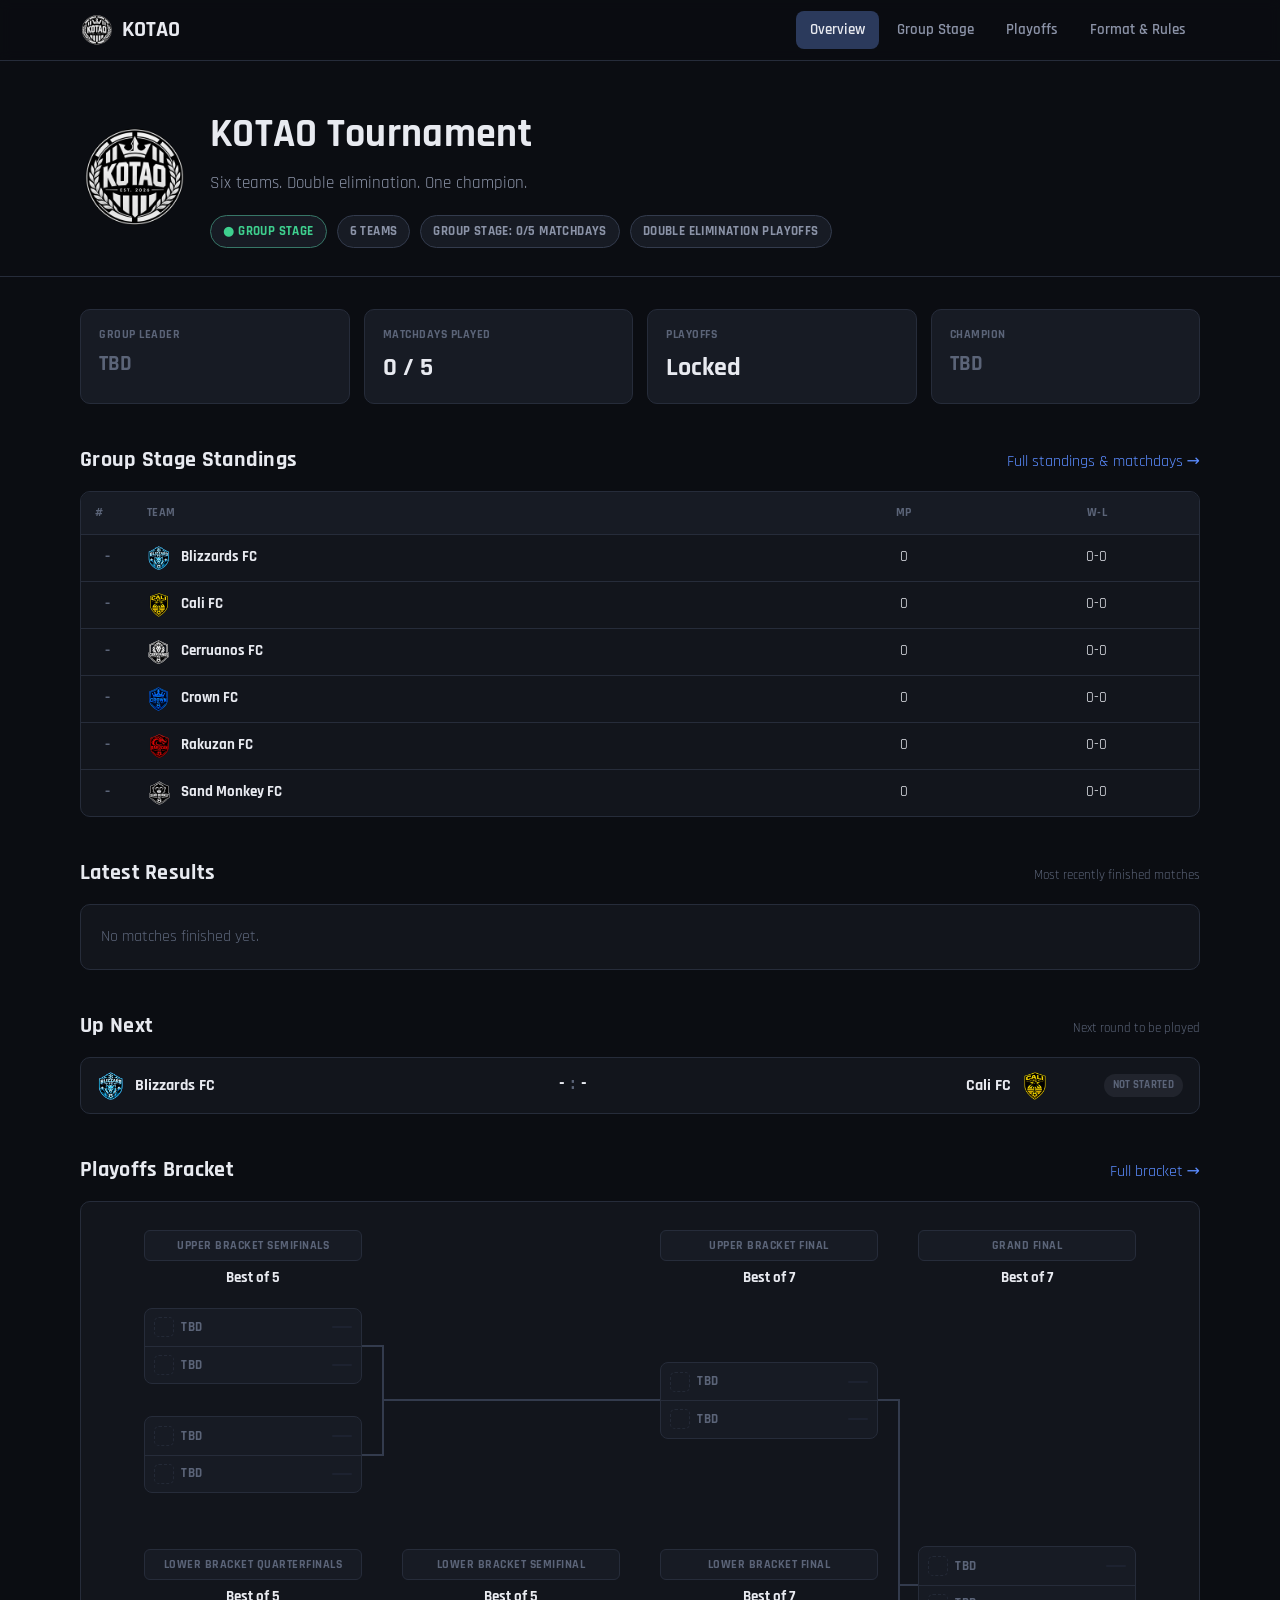
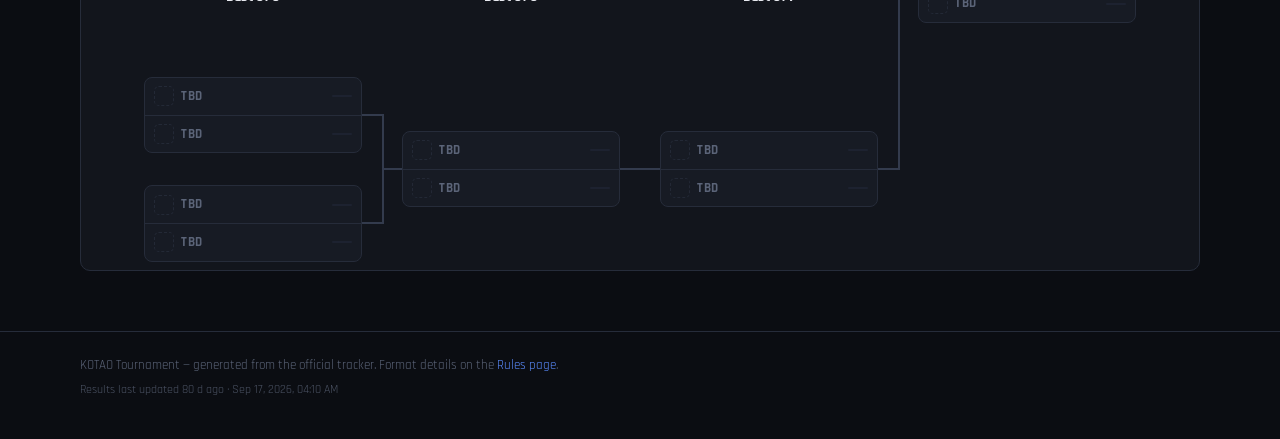
==== index.html @ 8f33b56c "Add files via upload" ====
<!doctype html>
<html lang="en">
<head>
<meta charset="utf-8">
<meta name="viewport" content="width=device-width, initial-scale=1">
<title>KOTAO Tournament</title>
<link rel="preconnect" href="https://fonts.googleapis.com">
<link href="https://fonts.googleapis.com/css2?family=Rajdhani:wght@500;700;800&display=swap" rel="stylesheet">
<link rel="icon" href="favicon.png">
<link rel="apple-touch-icon" href="apple-touch-icon.png">
<link rel="stylesheet" href="css/styles.css">
</head>
<body>

<header class="topbar">
  <div class="wrap">
    <div class="brand"><img class="tlogo brand-logo" src="logos/kotao.webp" alt=""> KOTAO</div>
    <nav class="navlinks">
      <a href="index.html" data-page="overview">Overview</a>
      <a href="group-stage.html" data-page="group">Group Stage</a>
      <a href="playoffs.html" data-page="playoffs">Playoffs</a>
      <a href="rules.html" data-page="rules">Format &amp; Rules</a>
    </nav>
  </div>
</header>

<div class="hero">
  <div class="wrap hero-id">
    <img class="tlogo hero-logo" src="logos/kotao-lg.webp" alt="KOTAO">
    <div class="hero-text">
      <h1>KOTAO Tournament</h1>
      <div class="tagline">Six teams. Double elimination. One champion.</div>
      <div class="badges" id="hero-badges"></div>
    </div>
  </div>
</div>

<main class="wrap">

  <section>
    <div class="stat-grid" id="stat-grid"></div>
  </section>

  <section>
    <div class="section-head">
      <h2>Group Stage Standings</h2>
      <a href="group-stage.html">Full standings &amp; matchdays →</a>
    </div>
    <div class="panel" id="standings-preview"></div>
  </section>

  <section>
    <div class="section-head">
      <h2>Latest Results</h2>
      <span class="note">Most recently finished matches</span>
    </div>
    <div id="recent-results"></div>
  </section>

  <section id="next-section" style="display:none">
    <div class="section-head">
      <h2>Up Next</h2>
      <span class="note">Next round to be played</span>
    </div>
    <div id="next-match"></div>
  </section>

  <section>
    <div class="section-head">
      <h2>Playoffs Bracket</h2>
      <a href="playoffs.html">Full bracket →</a>
    </div>
    <div class="panel" id="bracket-preview"></div>
  </section>

</main>

<footer>
  <div class="wrap">KOTAO Tournament — generated from the official tracker. Format details on the <a href="rules.html">Rules page</a>.
    <div id="updated-stamp" class="stamp"></div></div>
</footer>

<script src="js/logic.js"></script>
<script src="data/data.js"></script>
<script src="js/render.js"></script>
<script>
initNav('overview');
const t = buildTournament(RAW_DATA);

// ---- badges ---------------------------------------------------------
const badges = document.getElementById('hero-badges');
const phase = t.champion ? 'Completed'
  : !t.allDecided ? 'Group Stage'
  : t.seedingSettled ? 'Playoffs' : 'Tiebreak Pending';
const daysDone = [1,2,3,4,5].filter(d => t.groupRows.filter(r => r.matchday===d).every(r => r.stats.decided)).length;
badges.innerHTML = `
  <span class="badge ${t.champion ? 'gold' : 'live'}">${t.champion ? '🏆 ' + phase : '● ' + phase}</span>
  <span class="badge">6 Teams</span>
  <span class="badge">Group Stage: ${daysDone}/5 matchdays</span>
  <span class="badge">Double Elimination Playoffs</span>
`;

// ---- stat cards -------------------------------------------------------
const stats = document.getElementById('stat-grid');
const leader = t.standings[0];
stats.innerHTML = `
  <div class="stat-card"><div class="label">Group Leader</div>
    <div class="value accent team-value">${t.anyGroupPlayed
      ? `<span class="team-id">${teamHtml(leader, { cls: 'md' })}</span>`
      : '<span class="tbd-value">TBD</span>'}</div></div>
  <div class="stat-card"><div class="label">Matchdays Played</div><div class="value">${daysDone} / 5</div></div>
  <div class="stat-card"><div class="label">Playoffs</div><div class="value">${t.seedingSettled ? 'Underway' : t.allDecided ? 'On hold' : 'Locked'}</div></div>
  <div class="stat-card"><div class="label">Champion</div>
    <div class="value gold team-value">${t.champion
      ? `<span class="team-id">${teamHtml(t.champion, { cls: 'md' })}</span>`
      : '<span class="tbd-value">TBD</span>'}</div></div>
`;

// ---- standings preview --------------------------------------------------
renderStandingsTable(document.getElementById('standings-preview'), t, { compact: true });
const tieNote = tieNoticeEl(t);
if (tieNote) {
  const box = document.getElementById('standings-preview');
  box.parentNode.insertBefore(tieNote, box);
}

// ---- recent results -------------------------------------------------
const allMatches = t.groupRows.map(r => ({ ...r, kind: 'Group · Matchday ' + r.matchday }))
  .concat(t.playoffs.filter(p => p.stats.played).map(p => ({ teamA: p.teamA, teamB: p.teamB, stats: p.stats, rounds: p.rounds, kind: p.name })));
const finished = allMatches.filter(m => m.stats.decided).slice(-5).reverse();
const recent = document.getElementById('recent-results');
if (finished.length) {
  const panel = el('div', 'panel');
  finished.forEach(m => {
    panel.appendChild(el('div', 'match-kind', m.kind));
    panel.appendChild(matchRow(m.teamA, m.teamB, m.stats, m.rounds));
  });
  recent.appendChild(panel);
} else {
  recent.innerHTML = '<div class="panel" style="padding:20px;color:var(--text-mute)">No matches finished yet.</div>';
}

// ---- next match -------------------------------------------------------
const pending = t.seedingSettled
  ? t.playoffs.find(p => !p.stats.decided && p.teamA && p.teamB)
  : t.groupRows.find(r => !r.stats.decided);
if (pending) {
  document.getElementById('next-section').style.display = '';
  const box = document.getElementById('next-match');
  const panel = el('div', 'panel');
  panel.appendChild(matchRow(pending.teamA, pending.teamB, pending.stats, pending.rounds));
  box.appendChild(panel);
}

// ---- bracket preview --------------------------------------------------
renderBracket(document.getElementById('bracket-preview'), t);

renderUpdatedStamp(RAW_DATA.generatedAt);
</script>
</body>
</html>
---- css/styles.css ----
/* KOTAO tournament site - dark esports theme. Plain CSS, no build step. */

:root {
  --bg:        #0b0d12;
  --bg-panel:  #12151c;
  --bg-card:   #171b24;
  --bg-input:  #1d2230;
  --border:    #262c3a;
  --border-lt: #333b4d;
  --text:      #e8eaf0;
  --text-dim:  #8b93a7;
  --text-mute: #5b6478;
  --accent:    #5b8cff;
  --accent-dim:#2b3a5c;
  --win:       #3ecf8e;
  --loss:      #ff5d6c;
  --gold:      #f2b632;
  --radius:    10px;
  --maxw:      1160px;
}

* { box-sizing: border-box; }
html { color-scheme: dark; }
body {
  margin: 0;
  background: var(--bg);
  color: var(--text);
  font-family: "Rajdhani", "Segoe UI", system-ui, sans-serif;
  font-size: 16px;
  line-height: 1.5;
}
h1, h2, h3 { font-family: "Rajdhani", "Segoe UI", system-ui, sans-serif; letter-spacing: .3px; margin: 0; }
a { color: var(--accent); text-decoration: none; }
a:hover { text-decoration: underline; }
img { max-width: 100%; }

.wrap { max-width: var(--maxw); margin: 0 auto; padding-inline: 20px; }

/* ---------- top nav ---------- */
.topbar {
  position: sticky; top: 0; z-index: 20;
  background: rgba(11,13,18,.92);
  backdrop-filter: blur(6px);
  border-bottom: 1px solid var(--border);
}
.topbar .wrap { display: flex; align-items: center; gap: 28px; height: 60px; }
.brand { display: flex; align-items: center; gap: 10px; font-weight: 700; font-size: 22px; color: var(--text); flex: none; }
.navlinks {
  display: flex; gap: 4px; margin-left: auto;
  overflow-x: auto; -webkit-overflow-scrolling: touch; scrollbar-width: none;
}
.navlinks::-webkit-scrollbar { display: none; }
.navlinks a {
  color: var(--text-dim); padding: 8px 14px; border-radius: 8px; font-weight: 600;
  font-size: 15px; text-decoration: none; white-space: nowrap; flex: none;
}
.navlinks a:hover { color: var(--text); background: var(--bg-card); }
.navlinks a.active { color: var(--text); background: var(--accent-dim); }

/* ---------- hero ---------- */
.hero { padding: 44px 0 28px; border-bottom: 1px solid var(--border); }
.hero h1 { font-size: 40px; font-weight: 800; }
.hero .tagline { color: var(--text-dim); font-size: 17px; margin-top: 6px; }
.hero .wrap.hero-id { display: flex; align-items: center; gap: 26px; }
.hero .hero-text { min-width: 0; }
.badges { display: flex; flex-wrap: wrap; gap: 10px; margin-top: 18px; }
.badge {
  display: inline-flex; align-items: center; gap: 6px;
  background: var(--bg-card); border: 1px solid var(--border-lt);
  color: var(--text-dim); font-size: 13px; font-weight: 700;
  padding: 6px 12px; border-radius: 999px; text-transform: uppercase; letter-spacing: .4px;
}
.badge.live { color: var(--win); border-color: color-mix(in srgb, var(--win) 40%, var(--border-lt)); }
.badge.gold { color: var(--gold); border-color: color-mix(in srgb, var(--gold) 40%, var(--border-lt)); }

/* ---------- page sections ---------- */
main { padding-block: 32px 60px; }
section + section { margin-top: 40px; }
.section-head { display: flex; align-items: baseline; justify-content: space-between; gap: 12px; margin-bottom: 14px; flex-wrap: wrap; }
.section-head h2 { font-size: 22px; font-weight: 800; }
.section-head .note { color: var(--text-mute); font-size: 13px; }

.panel {
  background: var(--bg-panel); border: 1px solid var(--border);
  border-radius: var(--radius); overflow: hidden;
}

/* ---------- stat cards ---------- */
.stat-grid { display: grid; grid-template-columns: repeat(4, 1fr); gap: 14px; }
.stat-card {
  background: var(--bg-card); border: 1px solid var(--border);
  border-radius: var(--radius); padding: 16px 18px;
}
.stat-card .label { color: var(--text-mute); font-size: 12px; text-transform: uppercase; letter-spacing: .5px; font-weight: 700; }
.stat-card .value { font-size: 26px; font-weight: 800; margin-top: 4px; }
.stat-card .value.accent { color: var(--accent); }
/* a team name needs room for its crest, so it sits a notch smaller */
.stat-card .value.team-value { font-size: 21px; }
.stat-card .value.gold { color: var(--gold); }

/* ---------- tables ---------- */
table { width: 100%; border-collapse: collapse; font-size: 14.5px; }
thead th {
  text-align: left; font-size: 12px; text-transform: uppercase; letter-spacing: .4px;
  color: var(--text-mute); font-weight: 700; padding: 12px 14px;
  background: var(--bg-card); border-bottom: 1px solid var(--border);
  white-space: nowrap;
}
tbody td { padding: 11px 14px; border-bottom: 1px solid var(--border); white-space: nowrap; }
tbody tr:last-child td { border-bottom: none; }
tbody tr:hover { background: rgba(255,255,255,.02); }
td.num, th.num { text-align: center; }
td.team { font-weight: 700; }
.rank-cell { color: var(--text-mute); font-weight: 700; width: 34px; }
.rank-cell.top4 { color: var(--accent); }
.table-scroll { overflow-x: auto; }

.pos-pill { display: inline-flex; align-items: center; justify-content: center; width: 24px; height: 24px; border-radius: 6px; font-weight: 800; font-size: 13px; }
.pos-pill.p1 { background: color-mix(in srgb, var(--gold) 25%, transparent); color: var(--gold); }
.pos-pill.p2, .pos-pill.p3, .pos-pill.p4 { background: var(--accent-dim); color: var(--accent); }
.pos-pill.p5, .pos-pill.p6 { background: rgba(255,93,108,.15); color: var(--loss); }

.legend { padding: 12px 16px; color: var(--text-mute); font-size: 13px; border-top: 1px solid var(--border); }

/* ---------- matchday cards ---------- */
.matchday { margin-bottom: 22px; }
.matchday h3 { font-size: 14px; text-transform: uppercase; letter-spacing: .6px; color: var(--text-mute); margin-bottom: 10px; font-weight: 800; }
.match-row {
  display: grid; grid-template-columns: 1fr auto 1fr 120px; align-items: center;
  gap: 14px; padding: 12px 16px; border-bottom: 1px solid var(--border);
}
.match-row:last-child { border-bottom: none; }
.match-kind {
  font-size: 11px; color: var(--text-mute); text-transform: uppercase; letter-spacing: .4px;
  font-weight: 700; padding: 12px 16px 0;
}
.match-kind:first-child { padding-top: 14px; }
.match-row .side { display: flex; align-items: center; gap: 10px; font-weight: 700; }
.match-row .side.right { flex-direction: row-reverse; text-align: right; }
.match-row .score { font-weight: 800; font-size: 18px; min-width: 72px; text-align: center; }
.match-row .score .sep { color: var(--text-mute); padding: 0 6px; }
.match-row .status { font-size: 12px; text-align: right; }
.rounds-strip { display: flex; gap: 4px; justify-content: center; margin-top: 4px; }
.rounds-strip span {
  font-size: 11px; color: var(--text-mute); background: var(--bg-card);
  border: 1px solid var(--border); border-radius: 4px; padding: 1px 5px;
}
.win-name { color: var(--text); }
.win-name.winner { color: var(--win); }

.status-pill { display: inline-block; padding: 3px 9px; border-radius: 999px; font-size: 11px; font-weight: 700; text-transform: uppercase; letter-spacing: .3px; }
.status-pill.finished { background: rgba(62,207,142,.12); color: var(--win); }
.status-pill.next { background: rgba(91,140,255,.15); color: var(--accent); }
.status-pill.pending { background: rgba(139,147,167,.12); color: var(--text-mute); }
.status-pill.error { background: rgba(255,93,108,.15); color: var(--loss); }

/* ---------- team crests ----------
   One square box per crest, whatever the artwork's own proportions: the files
   are pre-trimmed and centred on a square canvas, so a portrait shield and a
   round emblem end up optically the same weight. */
.tlogo {
  width: 24px; height: 24px; flex: none;
  object-fit: contain; vertical-align: middle;
}
.tlogo.sm { width: 20px; height: 20px; }
.tlogo.md { width: 28px; height: 28px; }
.tlogo.xl { width: 68px; height: 68px; }
.tlogo.brand-logo { width: 32px; height: 32px; }
.tlogo.hero-logo { width: 104px; height: 104px; }

/* stand-in for a team whose crest file is missing (renamed team, new team) */
.tlogo-mono {
  display: inline-flex; align-items: center; justify-content: center;
  background: var(--bg-input); border: 1px solid var(--border-lt);
  border-radius: 6px; color: var(--text-dim);
  font-weight: 800; font-size: 11px; letter-spacing: .3px;
}
.tlogo.sm.tlogo-mono { font-size: 9px; border-radius: 5px; }
.tlogo.md.tlogo-mono { font-size: 12px; }
.tlogo.xl.tlogo-mono { font-size: 26px; border-radius: 14px; }
.team-id { display: inline-flex; align-items: center; gap: 10px; min-width: 0; }
.tname { overflow: hidden; text-overflow: ellipsis; white-space: nowrap; }

/* ---------- unresolved ties ----------
   Only reachable when three or more teams are level on every criterion,
   head-to-head included. Loud on purpose: it blocks the playoffs. */
.team-cell { display: flex; align-items: center; gap: 10px; }
.tie-flag {
  display: inline-block; flex: none;
  font-size: 10.5px; font-weight: 800; letter-spacing: .4px; text-transform: uppercase;
  color: var(--gold); background: color-mix(in srgb, var(--gold) 14%, transparent);
  padding: 2px 8px; border-radius: 999px;
}
tr.tied td { background: color-mix(in srgb, var(--gold) 5%, transparent); }
.tie-notice {
  border: 1px solid color-mix(in srgb, var(--gold) 40%, var(--border));
  background: color-mix(in srgb, var(--gold) 8%, var(--bg-panel));
  border-radius: var(--radius); padding: 18px 20px; margin-bottom: 18px;
}
.tie-notice .tie-title { color: var(--gold); font-weight: 800; font-size: 16px; margin-bottom: 6px; }
.tie-notice p { margin: 0 0 8px; color: var(--text-dim); font-size: 14.5px; }
.tie-notice ul { margin: 0; padding-left: 18px; color: var(--text-dim); font-size: 14.5px; }

/* ---------- head-to-head matrix ---------- */
.h2h td, .h2h th { text-align: center; }
.h2h th.h2h-col { padding: 9px 6px; text-align: center; }
.h2h th.h2h-col .tlogo { display: inline-block; }
.h2h .rowlabel { text-align: left; font-weight: 700; }
.h2h .win { color: var(--win); font-weight: 700; }
.h2h .loss { color: var(--loss); font-weight: 700; }
.h2h .diag { color: var(--text-mute); }

/* ---------- bracket ----------
   Every measurement is a CSS variable so the connectors stay correct if any
   of them change. The trick that makes this work with zero JS/px-guessing:

   - A round with two matches uses `justify-content: space-between`, so its
     first/last match always sit flush with the column's own top/bottom
     edge, whatever the gap between them turns out to be. That makes a
     connector offset of exactly "half a match's height" from the column's
     edge land precisely on each match's vertical center.
   - A round with a single match uses `justify-content: center` inside a
     row whose siblings are stretched to equal height - so it's
     automatically centered between the two matches feeding into it.
   - The Upper/Lower Bracket Finals both merge into the Grand Final through
     a vertical "spine". Because the Upper block is first and the Lower
     block is last inside their shared wrapper, "half a match's height"
     measured from the wrapper's top/bottom edge lands exactly on each
     Final's center too - no need to know the blocks' heights at all.
*/
:root {
  --bh: 76.5px;      /* one match box (2 rows) */
  --pg: 32px;        /* gap between the two matches of a pair */
  --bw: 218px;       /* round column width */
  --stub: 40px;      /* normal connector gap between adjacent rounds */
  --lstub: 298px;    /* Upper Bracket's Semifinal->Final gap (skips a column
                        the Lower Bracket uses instead: stub+bw+stub) */
  --block-gap: 56px; /* vertical gap between the Upper and Lower blocks */
  --lw: 2px;         /* connector line thickness */
  --elbow: calc(var(--stub) / 2);  /* match's edge -> the merge bar */
  /* A pair column is exactly as tall as its two matches + their gap, and uses
     space-between - so half a match's height, measured from the column's own
     edge, lands on each match's vertical center. */
  --pair-half: calc(var(--bh) / 2);
  /* A lone match is centered in a column stretched to that same pair height -
     so its center sits one match + half a gap from the row's edge. */
  --row-half: calc(var(--bh) + var(--pg) / 2);
}
.bracket-scroll { overflow-x: auto; padding: 28px 20px 8px; }
.bk-top-headers { display: flex; width: max-content; margin: 0 auto 18px; }
.mr-long { margin-right: var(--lstub); }
.mr-stub { margin-right: var(--stub); }
.bracket-outer { display: flex; align-items: flex-start; column-gap: 0; width: max-content; margin: 0 auto; }
.half-stack { display: flex; flex-direction: column; row-gap: var(--block-gap); }
.bk-row { display: flex; }
.bk-row.ub-row { column-gap: var(--lstub); --gap: var(--lstub); }
.bk-row.lb-row, .bk-row.lb-heads { column-gap: var(--stub); --gap: var(--stub); }
.bk-row.lb-heads { margin-bottom: 12px; }
.round { display: flex; flex-direction: column; width: var(--bw); flex: none; }
.round.pair { justify-content: space-between; row-gap: var(--pg); position: relative; }
.round.single { justify-content: center; position: relative; }

.round-head { width: var(--bw); flex: none; text-align: center; }
.round-head .title { font-size: 11.5px; text-transform: uppercase; letter-spacing: .5px; color: var(--text-mute); font-weight: 700; background: var(--bg-card); border: 1px solid var(--border); border-radius: 6px; padding: 6px 10px; display: block; }
.round-head .bo { font-size: 15px; font-weight: 800; margin-top: 6px; }

.bmatch { position: relative; height: var(--bh); box-sizing: border-box; background: var(--bg-card); border: 1px solid var(--border); border-radius: 8px; overflow: hidden; }
.bmatch .brow { height: 50%; box-sizing: border-box; display: flex; align-items: center; gap: 7px; padding: 0 9px; font-size: 13.5px; font-weight: 700; }
.bmatch .brow + .brow { border-top: 1px solid var(--border); }
.bmatch .brow .nm { flex: 1; min-width: 0; overflow: hidden; text-overflow: ellipsis; white-space: nowrap; }
.bmatch .brow .sc { background: var(--bg-input); border-radius: 4px; padding: 1px 8px; min-width: 20px; text-align: center; }
.bmatch .brow.winner .nm, .bmatch .brow.winner .sc { color: var(--win); }
/* ---------- undecided slots ----------
   Everything not yet determined reads "TBD" in the same muted, un-emphasised
   way, so an empty bracket never looks like a broken one. */
.bmatch .brow.tbd .nm { color: var(--text-mute); font-weight: 700; font-size: 12.5px; letter-spacing: .5px; }
.tname.tbd { color: var(--text-mute); letter-spacing: .5px; }
.tbd-value { color: var(--text-mute); }
.pos-pill.tbd { background: none; color: var(--text-mute); font-weight: 700; }
/* a slot with no team yet: a quiet placeholder, not an empty hole */
.tlogo-empty {
  display: inline-block; border: 1px dashed var(--border-lt);
  border-radius: 5px; opacity: .45;
}

/* A merge elbow, drawn as ONE box with three borders: the top and bottom
   borders are the short stubs leaving each source match at its own vertical
   center, and the right border is the bar joining them. Pulling top/bottom
   back by half a line width centers each stub on its match rather than
   hanging it just below/above. */
.round.pair::after {
  content: ''; position: absolute;
  left: 100%; width: var(--elbow);
  top: calc(var(--pair-half) - var(--lw) / 2);
  bottom: calc(var(--pair-half) - var(--lw) / 2);
  border: var(--lw) solid var(--border-lt); border-left: 0;
}
/* ...then the winner's line carries on from the bar's midpoint to the next
   round's box, however wide that round's gap happens to be. */
.round.pair::before {
  content: ''; position: absolute;
  left: calc(100% + var(--elbow)); top: calc(50% - var(--lw) / 2);
  width: calc(var(--gap) - var(--elbow));
  border-top: var(--lw) solid var(--border-lt);
}
/* the Lower Bracket Semifinal is the one lone match that also forwards a
   winner sideways, straight across to the Lower Bracket Final */
.round.single.out::after {
  content: ''; position: absolute;
  left: 100%; top: calc(50% - var(--lw) / 2); width: var(--gap);
  border-top: var(--lw) solid var(--border-lt);
}

/* The spine merging the Upper and Lower Bracket Finals into the Grand Final:
   the same elbow shape, except its two stubs start at the Finals' right edges
   (the half-stack's edge, since the spine sits flush against it). */
.gf-spine { position: relative; align-self: stretch; width: var(--stub); flex: none; }
.gf-spine::after {
  content: ''; position: absolute;
  left: 0; width: var(--elbow);
  top: calc(var(--row-half) - var(--lw) / 2);
  bottom: calc(var(--row-half) - var(--lw) / 2);
  border: var(--lw) solid var(--border-lt); border-left: 0;
}
.gf-spine::before {
  content: ''; position: absolute;
  left: var(--elbow); right: 0; top: calc(50% - var(--lw) / 2);
  border-top: var(--lw) solid var(--border-lt);
}
.gf-col { display: flex; align-self: center; }

.champion-banner {
  margin-top: 18px; text-align: center; padding: 18px; border-radius: var(--radius);
  background: linear-gradient(180deg, rgba(242,182,50,.12), transparent); border: 1px solid color-mix(in srgb, var(--gold) 35%, var(--border));
}
.champion-banner .tlogo { display: block; margin: 0 auto 12px; }
.champion-banner .label { color: var(--text-mute); font-size: 12px; text-transform: uppercase; letter-spacing: .6px; font-weight: 700; }
.champion-banner .name { font-size: 30px; font-weight: 900; color: var(--gold); margin-top: 4px; }

/* ---------- format / rules page ----------
   Written for players, so it is paced for reading rather than scanning: the
   category label is a line of its own above the heading, and body copy gets a
   generous measure of line-height. */
.glance { display: grid; grid-template-columns: repeat(4, 1fr); gap: 14px; }
.glance-item {
  background: var(--bg-card); border: 1px solid var(--border);
  border-radius: var(--radius); padding: 18px 20px; text-align: center;
}
.glance-item .k { font-size: 28px; font-weight: 800; color: var(--accent); line-height: 1.1; }
.glance-item .v {
  font-size: 12px; color: var(--text-mute); text-transform: uppercase;
  letter-spacing: .6px; font-weight: 700; margin-top: 6px;
}

.rule-group {
  font-size: 13px; text-transform: uppercase; letter-spacing: 1.1px;
  color: var(--text-mute); font-weight: 800; margin-bottom: 12px;
}
.rule-card { padding: 28px 30px; }
.rule-card + .rule-card { border-top: 1px solid var(--border); }
.rule-card .tag {
  display: inline-block; margin-bottom: 14px;
  font-size: 11px; font-weight: 800; letter-spacing: .9px;
  color: var(--accent); background: var(--accent-dim);
  padding: 4px 11px; border-radius: 999px;
}
.rule-card h3 { font-size: 20px; font-weight: 800; margin-bottom: 12px; }
.rule-card p { color: var(--text-dim); font-size: 15.5px; line-height: 1.7; margin: 0 0 12px; }
.rule-card p:last-child { margin-bottom: 0; }
.rule-card .aside {
  font-size: 14px; color: var(--text-mute);
  border-left: 2px solid var(--border-lt); padding-left: 14px; margin-top: 16px;
}

.rule-card ul, .rule-card ol { margin: 0 0 12px; padding-left: 0; list-style: none; }
.rule-card li {
  position: relative; color: var(--text-dim); font-size: 15.5px;
  line-height: 1.7; padding-left: 24px; margin-bottom: 7px;
}
.rule-card li:last-child { margin-bottom: 0; }
.rule-card ul li::before {
  content: ''; position: absolute; left: 6px; top: 11px;
  width: 6px; height: 6px; border-radius: 50%; background: var(--accent);
}
/* the tiebreak order is the whole point of that list, so it is numbered */
.rule-card ol.ranked { counter-reset: step; }
.rule-card ol.ranked li { counter-increment: step; padding-left: 36px; margin-bottom: 10px; }
.rule-card ol.ranked li::before {
  content: counter(step); position: absolute; left: 0; top: 3px;
  width: 22px; height: 22px; border-radius: 7px;
  background: var(--accent-dim); color: var(--accent);
  font-size: 12px; font-weight: 800;
  display: flex; align-items: center; justify-content: center;
}

.phase-list { margin-top: 4px; }
.phase-row {
  display: flex; align-items: center; gap: 14px;
  padding: 12px 0; border-bottom: 1px solid var(--border);
}
.phase-row:last-child { border-bottom: none; }
.phase-row:first-child { padding-top: 0; }
.phase-row .pname { flex: 1; min-width: 0; font-weight: 700; font-size: 15.5px; }
.phase-row .pdesc {
  display: block; font-weight: 500; font-size: 13.5px;
  color: var(--text-mute); margin-top: 2px;
}
.phase-row .pbo {
  flex: none; font-size: 12px; font-weight: 800; letter-spacing: .4px;
  background: var(--bg-input); border: 1px solid var(--border-lt);
  color: var(--text-dim); padding: 4px 11px; border-radius: 999px;
}
.phase-row.final .pname { color: var(--gold); }
.phase-row.final .pbo {
  color: var(--gold);
  border-color: color-mix(in srgb, var(--gold) 45%, var(--border-lt));
}

/* ---------- footer ---------- */
footer { border-top: 1px solid var(--border); padding: 24px 0 40px; color: var(--text-mute); font-size: 13px; }
.stamp { margin-top: 6px; font-size: 12px; color: var(--text-mute); opacity: .8; }
.stamp:empty { display: none; }

/* ---------- responsive ---------- */
@media (max-width: 860px) {
  .stat-grid { grid-template-columns: repeat(2, 1fr); }
  .match-row { grid-template-columns: 1fr; text-align: center; gap: 6px; }
  .match-row .side.right { flex-direction: row; text-align: center; justify-content: center; }
  .match-row .status { text-align: center; }
  .topbar .wrap { gap: 14px; }
  .navlinks a { padding: 8px 10px; font-size: 14px; }
  .glance { grid-template-columns: repeat(2, 1fr); }
  .rule-card { padding: 22px 20px; }
  .hero .wrap.hero-id { flex-direction: column; align-items: flex-start; gap: 16px; }
  .tlogo.hero-logo { width: 76px; height: 76px; }
  /* a stacked match row centres its two sides, so the crests lead both names */
  .match-row .side, .match-row .side.right { justify-content: center; }
}
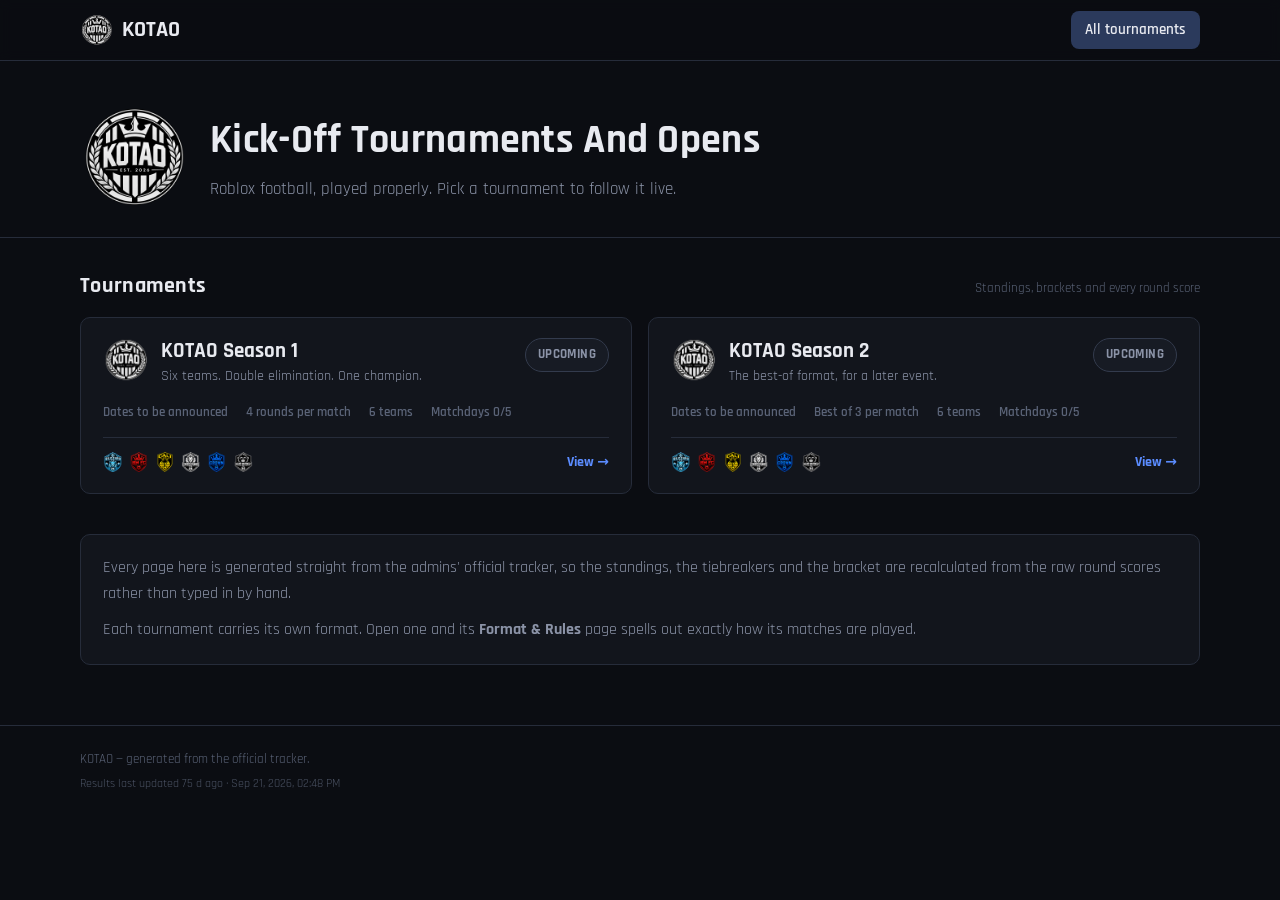
==== commit adb3bebd: "Update results" ====
--- a/index.html
+++ b/index.html
@@ -1,161 +1,62 @@
-<!doctype html>
-<html lang="en">
-<head>
-<meta charset="utf-8">
-<meta name="viewport" content="width=device-width, initial-scale=1">
-<title>KOTAO Tournament</title>
-<link rel="preconnect" href="https://fonts.googleapis.com">
-<link href="https://fonts.googleapis.com/css2?family=Rajdhani:wght@500;700;800&display=swap" rel="stylesheet">
-<link rel="icon" href="favicon.png">
-<link rel="apple-touch-icon" href="apple-touch-icon.png">
-<link rel="stylesheet" href="css/styles.css">
-</head>
-<body>
-
-<header class="topbar">
-  <div class="wrap">
-    <div class="brand"><img class="tlogo brand-logo" src="logos/kotao.webp" alt=""> KOTAO</div>
-    <nav class="navlinks">
-      <a href="index.html" data-page="overview">Overview</a>
-      <a href="group-stage.html" data-page="group">Group Stage</a>
-      <a href="playoffs.html" data-page="playoffs">Playoffs</a>
-      <a href="rules.html" data-page="rules">Format &amp; Rules</a>
-    </nav>
-  </div>
-</header>
-
-<div class="hero">
-  <div class="wrap hero-id">
-    <img class="tlogo hero-logo" src="logos/kotao-lg.webp" alt="KOTAO">
-    <div class="hero-text">
-      <h1>KOTAO Tournament</h1>
-      <div class="tagline">Six teams. Double elimination. One champion.</div>
-      <div class="badges" id="hero-badges"></div>
-    </div>
-  </div>
-</div>
-
-<main class="wrap">
-
-  <section>
-    <div class="stat-grid" id="stat-grid"></div>
-  </section>
-
-  <section>
-    <div class="section-head">
-      <h2>Group Stage Standings</h2>
-      <a href="group-stage.html">Full standings &amp; matchdays →</a>
-    </div>
-    <div class="panel" id="standings-preview"></div>
-  </section>
-
-  <section>
-    <div class="section-head">
-      <h2>Latest Results</h2>
-      <span class="note">Most recently finished matches</span>
-    </div>
-    <div id="recent-results"></div>
-  </section>
-
-  <section id="next-section" style="display:none">
-    <div class="section-head">
-      <h2>Up Next</h2>
-      <span class="note">Next round to be played</span>
-    </div>
-    <div id="next-match"></div>
-  </section>
-
-  <section>
-    <div class="section-head">
-      <h2>Playoffs Bracket</h2>
-      <a href="playoffs.html">Full bracket →</a>
-    </div>
-    <div class="panel" id="bracket-preview"></div>
-  </section>
-
-</main>
-
-<footer>
-  <div class="wrap">KOTAO Tournament — generated from the official tracker. Format details on the <a href="rules.html">Rules page</a>.
-    <div id="updated-stamp" class="stamp"></div></div>
-</footer>
-
-<script src="js/logic.js"></script>
-<script src="data/data.js"></script>
-<script src="js/render.js"></script>
-<script>
-initNav('overview');
-const t = buildTournament(RAW_DATA);
-
-// ---- badges ---------------------------------------------------------
-const badges = document.getElementById('hero-badges');
-const phase = t.champion ? 'Completed'
-  : !t.allDecided ? 'Group Stage'
-  : t.seedingSettled ? 'Playoffs' : 'Tiebreak Pending';
-const daysDone = [1,2,3,4,5].filter(d => t.groupRows.filter(r => r.matchday===d).every(r => r.stats.decided)).length;
-badges.innerHTML = `
-  <span class="badge ${t.champion ? 'gold' : 'live'}">${t.champion ? '🏆 ' + phase : '● ' + phase}</span>
-  <span class="badge">6 Teams</span>
-  <span class="badge">Group Stage: ${daysDone}/5 matchdays</span>
-  <span class="badge">Double Elimination Playoffs</span>
-`;
-
-// ---- stat cards -------------------------------------------------------
-const stats = document.getElementById('stat-grid');
-const leader = t.standings[0];
-stats.innerHTML = `
-  <div class="stat-card"><div class="label">Group Leader</div>
-    <div class="value accent team-value">${t.anyGroupPlayed
-      ? `<span class="team-id">${teamHtml(leader, { cls: 'md' })}</span>`
-      : '<span class="tbd-value">TBD</span>'}</div></div>
-  <div class="stat-card"><div class="label">Matchdays Played</div><div class="value">${daysDone} / 5</div></div>
-  <div class="stat-card"><div class="label">Playoffs</div><div class="value">${t.seedingSettled ? 'Underway' : t.allDecided ? 'On hold' : 'Locked'}</div></div>
-  <div class="stat-card"><div class="label">Champion</div>
-    <div class="value gold team-value">${t.champion
-      ? `<span class="team-id">${teamHtml(t.champion, { cls: 'md' })}</span>`
-      : '<span class="tbd-value">TBD</span>'}</div></div>
-`;
-
-// ---- standings preview --------------------------------------------------
-renderStandingsTable(document.getElementById('standings-preview'), t, { compact: true });
-const tieNote = tieNoticeEl(t);
-if (tieNote) {
-  const box = document.getElementById('standings-preview');
-  box.parentNode.insertBefore(tieNote, box);
-}
-
-// ---- recent results -------------------------------------------------
-const allMatches = t.groupRows.map(r => ({ ...r, kind: 'Group · Matchday ' + r.matchday }))
-  .concat(t.playoffs.filter(p => p.stats.played).map(p => ({ teamA: p.teamA, teamB: p.teamB, stats: p.stats, rounds: p.rounds, kind: p.name })));
-const finished = allMatches.filter(m => m.stats.decided).slice(-5).reverse();
-const recent = document.getElementById('recent-results');
-if (finished.length) {
-  const panel = el('div', 'panel');
-  finished.forEach(m => {
-    panel.appendChild(el('div', 'match-kind', m.kind));
-    panel.appendChild(matchRow(m.teamA, m.teamB, m.stats, m.rounds));
-  });
-  recent.appendChild(panel);
-} else {
-  recent.innerHTML = '<div class="panel" style="padding:20px;color:var(--text-mute)">No matches finished yet.</div>';
-}
-
-// ---- next match -------------------------------------------------------
-const pending = t.seedingSettled
-  ? t.playoffs.find(p => !p.stats.decided && p.teamA && p.teamB)
-  : t.groupRows.find(r => !r.stats.decided);
-if (pending) {
-  document.getElementById('next-section').style.display = '';
-  const box = document.getElementById('next-match');
-  const panel = el('div', 'panel');
-  panel.appendChild(matchRow(pending.teamA, pending.teamB, pending.stats, pending.rounds));
-  box.appendChild(panel);
-}
-
-// ---- bracket preview --------------------------------------------------
-renderBracket(document.getElementById('bracket-preview'), t);
-
-renderUpdatedStamp(RAW_DATA.generatedAt);
-</script>
-</body>
-</html>
+<!doctype html>
+<html lang="en">
+<head>
+<meta charset="utf-8">
+<meta name="viewport" content="width=device-width, initial-scale=1">
+<title>KOTAO — Kick-Off Tournaments And Opens</title>
+<link rel="preconnect" href="https://fonts.googleapis.com">
+<link href="https://fonts.googleapis.com/css2?family=Rajdhani:wght@500;700;800&display=swap" rel="stylesheet">
+<link rel="icon" href="favicon.png">
+<link rel="apple-touch-icon" href="apple-touch-icon.png">
+<link rel="stylesheet" href="css/styles.css">
+</head>
+<body>
+
+<header class="topbar"><div class="wrap" id="nav"></div></header>
+
+<div class="hero">
+  <div class="wrap hero-id">
+    <img class="tlogo hero-logo" src="logos/kotao-lg.webp" alt="KOTAO">
+    <div class="hero-text">
+      <h1>Kick-Off Tournaments And Opens</h1>
+      <div class="tagline">Roblox football, played properly. Pick a tournament to follow it live.</div>
+    </div>
+  </div>
+</div>
+
+<main class="wrap">
+
+  <section>
+    <div class="section-head"><h2>Tournaments</h2>
+      <span class="note">Standings, brackets and every round score</span></div>
+    <div class="tcards" id="tournaments"></div>
+  </section>
+
+  <section>
+    <div class="panel about">
+      <p>Every page here is generated straight from the admins' official tracker, so the
+         standings, the tiebreakers and the bracket are recalculated from the raw round
+         scores rather than typed in by hand.</p>
+      <p>Each tournament carries its own format. Open one and its
+         <strong>Format &amp; Rules</strong> page spells out exactly how its matches are
+         played.</p>
+    </div>
+  </section>
+
+</main>
+
+<footer>
+  <div class="wrap">KOTAO — generated from the official tracker.
+    <div id="updated-stamp" class="stamp"></div></div>
+</footer>
+
+<script src="js/logic.js"></script>
+<script src="data/data.js"></script>
+<script src="js/render.js"></script>
+<script>
+renderNav('hub', null);
+renderTournamentCards(document.getElementById('tournaments'), RAW_DATA);
+renderUpdatedStamp(RAW_DATA.generatedAt);
+</script>
+</body>
+</html>
--- a/css/styles.css
+++ b/css/styles.css
@@ -436,3 +436,58 @@
   /* a stacked match row centres its two sides, so the crests lead both names */
   .match-row .side, .match-row .side.right { justify-content: center; }
 }
+
+/* ---------- multi-tournament nav + hub ---------- */
+a.brand { text-decoration: none; }
+a.brand:hover { color: var(--accent); }
+.nav-sep { color: var(--text-mute); font-size: 20px; flex: none; }
+.nav-tourney {
+  color: var(--text-dim); font-weight: 700; font-size: 15px; flex: none;
+  white-space: nowrap; overflow: hidden; text-overflow: ellipsis; max-width: 30vw;
+}
+
+.tcards { display: grid; grid-template-columns: repeat(2, 1fr); gap: 16px; }
+.tcard {
+  display: block; text-decoration: none; color: inherit;
+  background: var(--bg-panel); border: 1px solid var(--border);
+  border-radius: var(--radius); padding: 20px 22px;
+  transition: border-color .15s, transform .15s;
+}
+.tcard:hover { border-color: var(--accent); transform: translateY(-2px); }
+.tcard.done { border-color: color-mix(in srgb, var(--gold) 35%, var(--border)); }
+.tcard-top { display: flex; align-items: flex-start; gap: 14px; }
+.tlogo.tcard-logo { width: 44px; height: 44px; flex: none; }
+.tcard-top > div { flex: 1; min-width: 0; }
+.tcard-top .badge { flex: none; margin: 0; }
+.tcard-name { font-size: 21px; font-weight: 800; line-height: 1.2; }
+.tcard-tag { color: var(--text-dim); font-size: 14px; margin-top: 3px; }
+.tcard-meta {
+  display: flex; flex-wrap: wrap; gap: 6px 18px; margin: 16px 0 14px;
+  color: var(--text-mute); font-size: 13px; font-weight: 600;
+}
+.tcard-meta span:empty { display: none; }
+.tcard-foot {
+  display: flex; align-items: center; justify-content: space-between; gap: 12px;
+  border-top: 1px solid var(--border); padding-top: 14px;
+}
+.tcard-teams { display: flex; gap: 6px; flex-wrap: wrap; }
+.tcard-champ { display: flex; align-items: center; gap: 8px; color: var(--gold);
+               font-size: 13px; font-weight: 700; text-transform: uppercase; }
+.tcard-champ .tname { color: var(--text); text-transform: none; font-size: 15px; }
+.tcard-go { color: var(--accent); font-weight: 700; font-size: 14px; flex: none; }
+
+.panel.about { padding: 20px 22px; color: var(--text-dim); }
+.panel.about p { margin: 0 0 10px; line-height: 1.65; }
+.panel.about p:last-child { margin-bottom: 0; }
+
+/* ---------- drawn matches, multi-game series ---------- */
+.status-pill.draw { background: rgba(242,182,50,.14); color: var(--gold); }
+.match-row .score.drawn { color: var(--gold); }
+.rounds-strip .gdiv {
+  width: 1px; align-self: stretch; background: var(--border-lt); margin: 2px 3px;
+}
+
+@media (max-width: 760px) {
+  .tcards { grid-template-columns: 1fr; }
+  .nav-sep, .nav-tourney { display: none; }
+}
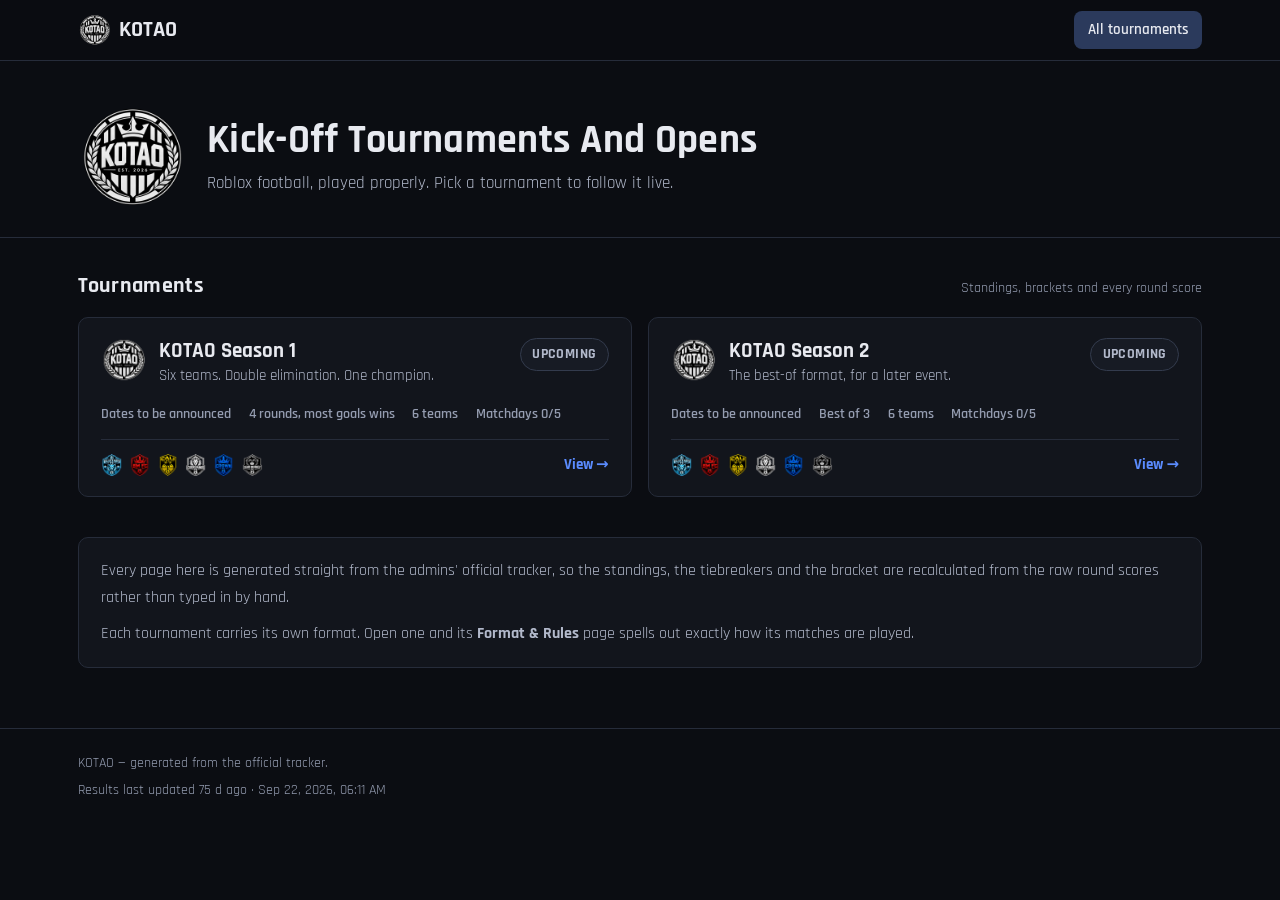
==== commit 8f026043: "Update results" ====
--- a/index.html
+++ b/index.html
@@ -1,62 +1,65 @@
-<!doctype html>
-<html lang="en">
-<head>
-<meta charset="utf-8">
-<meta name="viewport" content="width=device-width, initial-scale=1">
-<title>KOTAO — Kick-Off Tournaments And Opens</title>
-<link rel="preconnect" href="https://fonts.googleapis.com">
-<link href="https://fonts.googleapis.com/css2?family=Rajdhani:wght@500;700;800&display=swap" rel="stylesheet">
-<link rel="icon" href="favicon.png">
-<link rel="apple-touch-icon" href="apple-touch-icon.png">
-<link rel="stylesheet" href="css/styles.css">
-</head>
-<body>
-
-<header class="topbar"><div class="wrap" id="nav"></div></header>
-
-<div class="hero">
-  <div class="wrap hero-id">
-    <img class="tlogo hero-logo" src="logos/kotao-lg.webp" alt="KOTAO">
-    <div class="hero-text">
-      <h1>Kick-Off Tournaments And Opens</h1>
-      <div class="tagline">Roblox football, played properly. Pick a tournament to follow it live.</div>
-    </div>
-  </div>
-</div>
-
-<main class="wrap">
-
-  <section>
-    <div class="section-head"><h2>Tournaments</h2>
-      <span class="note">Standings, brackets and every round score</span></div>
-    <div class="tcards" id="tournaments"></div>
-  </section>
-
-  <section>
-    <div class="panel about">
-      <p>Every page here is generated straight from the admins' official tracker, so the
-         standings, the tiebreakers and the bracket are recalculated from the raw round
-         scores rather than typed in by hand.</p>
-      <p>Each tournament carries its own format. Open one and its
-         <strong>Format &amp; Rules</strong> page spells out exactly how its matches are
-         played.</p>
-    </div>
-  </section>
-
-</main>
-
-<footer>
-  <div class="wrap">KOTAO — generated from the official tracker.
-    <div id="updated-stamp" class="stamp"></div></div>
-</footer>
-
-<script src="js/logic.js"></script>
-<script src="data/data.js"></script>
-<script src="js/render.js"></script>
-<script>
-renderNav('hub', null);
-renderTournamentCards(document.getElementById('tournaments'), RAW_DATA);
-renderUpdatedStamp(RAW_DATA.generatedAt);
-</script>
-</body>
-</html>
+<!doctype html>
+<html lang="en">
+<head>
+<meta charset="utf-8">
+<meta name="viewport" content="width=device-width, initial-scale=1">
+<title>KOTAO — Kick-Off Tournaments And Opens</title>
+<link rel="preconnect" href="https://fonts.googleapis.com">
+<link href="https://fonts.googleapis.com/css2?family=Rajdhani:wght@500;700;800&display=swap" rel="stylesheet">
+<link rel="icon" href="favicon.png">
+<link rel="apple-touch-icon" href="apple-touch-icon.png">
+<link rel="stylesheet" href="css/styles.css">
+</head>
+<body>
+
+<a class="skip-link" href="#main">Skip to main content</a>
+
+<header class="topbar"><div class="wrap" id="nav"></div></header>
+
+<section class="hero" aria-labelledby="page-title">
+  <div class="wrap hero-id">
+    <img class="tlogo hero-logo" src="logos/kotao-lg.webp" alt="KOTAO">
+    <div class="hero-text">
+      <h1 id="page-title">Kick-Off Tournaments And Opens</h1>
+      <div class="tagline">Roblox football, played properly. Pick a tournament to follow it live.</div>
+    </div>
+  </div>
+</section>
+
+<main class="wrap" id="main" tabindex="-1">
+
+  <section>
+    <div class="section-head"><h2>Tournaments</h2>
+      <span class="note">Standings, brackets and every round score</span></div>
+    <div class="tcards" id="tournaments"></div>
+  </section>
+
+  <section aria-labelledby="about-h">
+    <h2 id="about-h" class="visually-hidden">About this site</h2>
+    <div class="panel about">
+      <p>Every page here is generated straight from the admins' official tracker, so the
+         standings, the tiebreakers and the bracket are recalculated from the raw round
+         scores rather than typed in by hand.</p>
+      <p>Each tournament carries its own format. Open one and its
+         <strong>Format &amp; Rules</strong> page spells out exactly how its matches are
+         played.</p>
+    </div>
+  </section>
+
+</main>
+
+<footer>
+  <div class="wrap">KOTAO — generated from the official tracker.
+    <div id="updated-stamp" class="stamp"></div></div>
+</footer>
+
+<script src="js/logic.js"></script>
+<script src="data/data.js"></script>
+<script src="js/render.js"></script>
+<script>
+renderNav('hub', null);
+renderTournamentCards(document.getElementById('tournaments'), RAW_DATA);
+renderUpdatedStamp(RAW_DATA.generatedAt);
+</script>
+</body>
+</html>
--- a/css/styles.css
+++ b/css/styles.css
@@ -1,4 +1,14 @@
-/* KOTAO tournament site - dark esports theme. Plain CSS, no build step. */
+/* KOTAO tournament site - dark esports theme. Plain CSS, no build step.
+
+   Units, the way the course sets them out:
+   - rem for every font-size, so the whole site follows the reader's browser
+     text-size setting. The root font-size is never overridden here.
+   - em for padding, gaps and crests that must grow with the text beside them.
+   - px only for things that must not scale: hairline borders and the page's
+     maximum width.
+
+   Every text/background pair below was checked against WCAG 1.4.3 (4.5:1 for
+   body text, 3:1 for large text and UI parts). */
 
 :root {
   --bg:        #0b0d12;
@@ -7,10 +17,11 @@
   --bg-input:  #1d2230;
   --border:    #262c3a;
   --border-lt: #333b4d;
-  --text:      #e8eaf0;
-  --text-dim:  #8b93a7;
-  --text-mute: #5b6478;
-  --accent:    #5b8cff;
+  --text:      #e8eaf0;  /* 16.2:1 on --bg */
+  --text-dim:  #b2b9cb;  /*  9.9:1 on --bg */
+  --text-mute: #949cb0;  /*  7.1:1 on --bg, 6.3:1 on --bg-card */
+  --accent:    #5b8cff;  /*  6.2:1 on --bg */
+  --accent-lt: #8fb0ff;  /*  5.3:1 on --accent-dim - accent text on a blue chip */
   --accent-dim:#2b3a5c;
   --win:       #3ecf8e;
   --loss:      #ff5d6c;
@@ -23,196 +34,245 @@
 html { color-scheme: dark; }
 body {
   margin: 0;
+  min-height: 100vh;
   background: var(--bg);
   color: var(--text);
   font-family: "Rajdhani", "Segoe UI", system-ui, sans-serif;
-  font-size: 16px;
+  font-size: 1rem;
   line-height: 1.5;
 }
 h1, h2, h3 { font-family: "Rajdhani", "Segoe UI", system-ui, sans-serif; letter-spacing: .3px; margin: 0; }
+/* a long word must break rather than push the page sideways, which is what
+   happens on a narrow phone once the reader doubles the text size */
+h1, h2, h3, p, li, dd, dt, .tcard-name, .tcard-tag, .glance-item .v { overflow-wrap: break-word; }
 a { color: var(--accent); text-decoration: none; }
 a:hover { text-decoration: underline; }
 img { max-width: 100%; }
 
-.wrap { max-width: var(--maxw); margin: 0 auto; padding-inline: 20px; }
+/* Keyboard users must always be able to see where they are (WCAG 2.4.7).
+   :focus-visible keeps the ring off mouse clicks but on for the Tab key. */
+:focus-visible {
+  outline: 3px solid var(--accent-lt);
+  outline-offset: 2px;
+  border-radius: 4px;
+}
+
+/* For text that only a screen reader needs - a heading a section must have,
+   a "winner" label that a colour alone would otherwise carry. */
+.visually-hidden {
+  position: absolute; width: 1px; height: 1px;
+  padding: 0; margin: -1px; overflow: hidden;
+  clip-path: inset(50%); white-space: nowrap; border: 0;
+}
+
+/* First stop for the Tab key on every page: jump straight past the nav. */
+.skip-link {
+  position: absolute; left: 0.5rem; top: -4rem; z-index: 100;
+  background: var(--accent-dim); color: var(--text);
+  padding: 0.6em 1em; border-radius: 8px; font-weight: 700;
+  transition: top .15s;
+}
+.skip-link:focus { top: 0.5rem; }
+
+.wrap { max-width: var(--maxw); margin: 0 auto; padding-inline: 1.25rem; }
 
 /* ---------- top nav ---------- */
 .topbar {
   position: sticky; top: 0; z-index: 20;
-  background: rgba(11,13,18,.92);
+  background: rgba(11,13,18,.94);
   backdrop-filter: blur(6px);
   border-bottom: 1px solid var(--border);
 }
-.topbar .wrap { display: flex; align-items: center; gap: 28px; height: 60px; }
-.brand { display: flex; align-items: center; gap: 10px; font-weight: 700; font-size: 22px; color: var(--text); flex: none; }
+.topbar .wrap { display: flex; align-items: center; gap: 1.75rem; min-height: 3.75rem; padding-block: .4rem; flex-wrap: wrap; }
+.brand { display: flex; align-items: center; gap: .45em; font-weight: 700; font-size: 1.375rem; color: var(--text); flex: none; }
 .navlinks {
-  display: flex; gap: 4px; margin-left: auto;
-  overflow-x: auto; -webkit-overflow-scrolling: touch; scrollbar-width: none;
-}
-.navlinks::-webkit-scrollbar { display: none; }
+  display: flex; gap: .25rem; margin-left: auto; flex-wrap: wrap;
+}
+/* 2.5.8 Target Size: every nav link clears 24x24 css px with room to spare */
 .navlinks a {
-  color: var(--text-dim); padding: 8px 14px; border-radius: 8px; font-weight: 600;
-  font-size: 15px; text-decoration: none; white-space: nowrap; flex: none;
+  color: var(--text-dim); padding: .5em .9em; border-radius: 8px; font-weight: 600;
+  font-size: .9375rem; text-decoration: none; white-space: nowrap; flex: none;
+  min-height: 2.25rem; display: inline-flex; align-items: center;
 }
 .navlinks a:hover { color: var(--text); background: var(--bg-card); }
-.navlinks a.active { color: var(--text); background: var(--accent-dim); }
+.navlinks a.active, .navlinks a[aria-current="page"] { color: var(--text); background: var(--accent-dim); }
 
 /* ---------- hero ---------- */
-.hero { padding: 44px 0 28px; border-bottom: 1px solid var(--border); }
-.hero h1 { font-size: 40px; font-weight: 800; }
-.hero .tagline { color: var(--text-dim); font-size: 17px; margin-top: 6px; }
-.hero .wrap.hero-id { display: flex; align-items: center; gap: 26px; }
+.hero { padding: 2.75rem 0 1.75rem; border-bottom: 1px solid var(--border); }
+.hero h1 { font-size: 2.5rem; font-weight: 800; line-height: 1.15; }
+.hero .tagline { color: var(--text-dim); font-size: 1.0625rem; margin-top: .4em; }
+.hero .wrap.hero-id { display: flex; align-items: center; gap: 1.6rem; }
 .hero .hero-text { min-width: 0; }
-.badges { display: flex; flex-wrap: wrap; gap: 10px; margin-top: 18px; }
+.badges { display: flex; flex-wrap: wrap; gap: .625rem; margin-top: 1.1rem; }
 .badge {
-  display: inline-flex; align-items: center; gap: 6px;
+  display: inline-flex; align-items: center; gap: .4em;
   background: var(--bg-card); border: 1px solid var(--border-lt);
-  color: var(--text-dim); font-size: 13px; font-weight: 700;
-  padding: 6px 12px; border-radius: 999px; text-transform: uppercase; letter-spacing: .4px;
+  color: var(--text-dim); font-size: .875rem; font-weight: 700;
+  padding: .35em .8em; border-radius: 999px; text-transform: uppercase; letter-spacing: .4px;
 }
 .badge.live { color: var(--win); border-color: color-mix(in srgb, var(--win) 40%, var(--border-lt)); }
 .badge.gold { color: var(--gold); border-color: color-mix(in srgb, var(--gold) 40%, var(--border-lt)); }
 
 /* ---------- page sections ---------- */
-main { padding-block: 32px 60px; }
-section + section { margin-top: 40px; }
-.section-head { display: flex; align-items: baseline; justify-content: space-between; gap: 12px; margin-bottom: 14px; flex-wrap: wrap; }
-.section-head h2 { font-size: 22px; font-weight: 800; }
-.section-head .note { color: var(--text-mute); font-size: 13px; }
+main { padding-block: 2rem 3.75rem; }
+section + section { margin-top: 2.5rem; }
+.section-head { display: flex; align-items: baseline; justify-content: space-between; gap: .75rem; margin-bottom: .875rem; flex-wrap: wrap; }
+.section-head h2 { font-size: 1.375rem; font-weight: 800; }
+.section-head .note { color: var(--text-mute); font-size: .875rem; }
 
 .panel {
   background: var(--bg-panel); border: 1px solid var(--border);
   border-radius: var(--radius); overflow: hidden;
+  /* positioned so the absolutely-placed .visually-hidden labels inside are
+     clipped here instead of stretching the page sideways on a phone (1.4.10) */
+  position: relative;
 }
 
 /* ---------- stat cards ---------- */
-.stat-grid { display: grid; grid-template-columns: repeat(4, 1fr); gap: 14px; }
+.stat-grid { display: grid; grid-template-columns: repeat(4, minmax(0, 1fr)); gap: .875rem; }
 .stat-card {
   background: var(--bg-card); border: 1px solid var(--border);
-  border-radius: var(--radius); padding: 16px 18px;
-}
-.stat-card .label { color: var(--text-mute); font-size: 12px; text-transform: uppercase; letter-spacing: .5px; font-weight: 700; }
-.stat-card .value { font-size: 26px; font-weight: 800; margin-top: 4px; }
+  border-radius: var(--radius); padding: 1em 1.15em;
+}
+.stat-card .label { color: var(--text-mute); font-size: .875rem; text-transform: uppercase; letter-spacing: .5px; font-weight: 700; }
+.stat-card .value { font-size: 1.625rem; font-weight: 800; margin-top: .15em; min-width: 0; }
+.stat-card .label, .stat-card .value { overflow: hidden; }
 .stat-card .value.accent { color: var(--accent); }
 /* a team name needs room for its crest, so it sits a notch smaller */
-.stat-card .value.team-value { font-size: 21px; }
+.stat-card .value.team-value { font-size: 1.3125rem; }
 .stat-card .value.gold { color: var(--gold); }
 
 /* ---------- tables ---------- */
-table { width: 100%; border-collapse: collapse; font-size: 14.5px; }
+table { width: 100%; border-collapse: collapse; font-size: .9375rem; }
+caption { text-align: left; }
 thead th {
-  text-align: left; font-size: 12px; text-transform: uppercase; letter-spacing: .4px;
-  color: var(--text-mute); font-weight: 700; padding: 12px 14px;
+  text-align: left; font-size: .875rem; text-transform: uppercase; letter-spacing: .4px;
+  color: var(--text-mute); font-weight: 700; padding: .8em 1em;
   background: var(--bg-card); border-bottom: 1px solid var(--border);
   white-space: nowrap;
 }
-tbody td { padding: 11px 14px; border-bottom: 1px solid var(--border); white-space: nowrap; }
-tbody tr:last-child td { border-bottom: none; }
-tbody tr:hover { background: rgba(255,255,255,.02); }
+tbody td, tbody th { padding: .75em 1em; border-bottom: 1px solid var(--border); white-space: nowrap; }
+tbody tr:last-child > * { border-bottom: none; }
+tbody tr:hover { background: rgba(255,255,255,.03); }
 td.num, th.num { text-align: center; }
-td.team { font-weight: 700; }
-.rank-cell { color: var(--text-mute); font-weight: 700; width: 34px; }
-.rank-cell.top4 { color: var(--accent); }
-.table-scroll { overflow-x: auto; }
-
-.pos-pill { display: inline-flex; align-items: center; justify-content: center; width: 24px; height: 24px; border-radius: 6px; font-weight: 800; font-size: 13px; }
+td.team, tbody th.team { font-weight: 700; text-align: left; }
+.rank-cell { color: var(--text-mute); font-weight: 700; width: 2.2rem; }
+.table-scroll { overflow-x: auto; position: relative; }
+
+.pos-pill { display: inline-flex; align-items: center; justify-content: center; min-width: 1.6rem; height: 1.6rem; padding: 0 .25em; border-radius: 6px; font-weight: 800; font-size: .875rem; }
 .pos-pill.p1 { background: color-mix(in srgb, var(--gold) 25%, transparent); color: var(--gold); }
-.pos-pill.p2, .pos-pill.p3, .pos-pill.p4 { background: var(--accent-dim); color: var(--accent); }
+.pos-pill.p2, .pos-pill.p3, .pos-pill.p4 { background: var(--accent-dim); color: var(--accent-lt); }
 .pos-pill.p5, .pos-pill.p6 { background: rgba(255,93,108,.15); color: var(--loss); }
 
-.legend { padding: 12px 16px; color: var(--text-mute); font-size: 13px; border-top: 1px solid var(--border); }
+.legend { padding: .8em 1.1em; color: var(--text-mute); font-size: .875rem; border-top: 1px solid var(--border); }
 
 /* ---------- matchday cards ---------- */
-.matchday { margin-bottom: 22px; }
-.matchday h3 { font-size: 14px; text-transform: uppercase; letter-spacing: .6px; color: var(--text-mute); margin-bottom: 10px; font-weight: 800; }
+.matchday { margin-bottom: 1.4rem; }
+.matchday h3 { font-size: .9375rem; text-transform: uppercase; letter-spacing: .6px; color: var(--text-mute); margin-bottom: .6rem; font-weight: 800; }
 .match-row {
-  display: grid; grid-template-columns: 1fr auto 1fr 120px; align-items: center;
-  gap: 14px; padding: 12px 16px; border-bottom: 1px solid var(--border);
+  display: grid; grid-template-columns: 1fr auto 1fr 8rem; align-items: center;
+  gap: .875rem; padding: .8em 1em; border-bottom: 1px solid var(--border);
 }
 .match-row:last-child { border-bottom: none; }
 .match-kind {
-  font-size: 11px; color: var(--text-mute); text-transform: uppercase; letter-spacing: .4px;
-  font-weight: 700; padding: 12px 16px 0;
-}
-.match-kind:first-child { padding-top: 14px; }
-.match-row .side { display: flex; align-items: center; gap: 10px; font-weight: 700; }
+  font-size: .875rem; color: var(--text-mute); text-transform: uppercase; letter-spacing: .4px;
+  font-weight: 700; padding: .8em 1em 0;
+}
+.match-row .side { display: flex; align-items: center; gap: .6em; font-weight: 700; }
 .match-row .side.right { flex-direction: row-reverse; text-align: right; }
-.match-row .score { font-weight: 800; font-size: 18px; min-width: 72px; text-align: center; }
-.match-row .score .sep { color: var(--text-mute); padding: 0 6px; }
-.match-row .status { font-size: 12px; text-align: right; }
-.rounds-strip { display: flex; gap: 4px; justify-content: center; margin-top: 4px; }
+.match-row .score { font-weight: 800; font-size: 1.125rem; min-width: 4.5rem; text-align: center; }
+.match-row .score .sep { color: var(--text-mute); padding: 0 .35em; }
+.match-row .status { font-size: .875rem; text-align: right; }
+.match-row .subscore {
+  font-size: .875rem; font-weight: 700; letter-spacing: .3px; text-transform: uppercase;
+  color: var(--text-mute); margin-top: .15em; text-align: center;
+}
+.rounds-strip { display: flex; flex-wrap: wrap; gap: .25rem; justify-content: center; margin-top: .3em; }
 .rounds-strip span {
-  font-size: 11px; color: var(--text-mute); background: var(--bg-card);
-  border: 1px solid var(--border); border-radius: 4px; padding: 1px 5px;
-}
+  font-size: .875rem; color: var(--text-mute); background: var(--bg-card);
+  border: 1px solid var(--border); border-radius: 4px; padding: .05em .4em;
+}
+.rounds-strip .gdiv {
+  width: 1px; align-self: stretch; background: var(--border-lt); margin: .15em .2em;
+}
+/* 1.4.1 Use of Color: the winner is marked with a tick as well as a colour */
 .win-name { color: var(--text); }
 .win-name.winner { color: var(--win); }
-
-.status-pill { display: inline-block; padding: 3px 9px; border-radius: 999px; font-size: 11px; font-weight: 700; text-transform: uppercase; letter-spacing: .3px; }
+.win-name.winner::after { content: " \2713"; font-weight: 800; }
+
+.status-pill { display: inline-block; padding: .2em .65em; border-radius: 999px; font-size: .875rem; font-weight: 700; text-transform: uppercase; letter-spacing: .3px; }
 .status-pill.finished { background: rgba(62,207,142,.12); color: var(--win); }
 .status-pill.next { background: rgba(91,140,255,.15); color: var(--accent); }
-.status-pill.pending { background: rgba(139,147,167,.12); color: var(--text-mute); }
+.status-pill.pending { background: rgba(148,156,176,.12); color: var(--text-dim); }
 .status-pill.error { background: rgba(255,93,108,.15); color: var(--loss); }
+.status-pill.level { background: rgba(242,182,50,.14); color: var(--gold); }
 
 /* ---------- team crests ----------
    One square box per crest, whatever the artwork's own proportions: the files
    are pre-trimmed and centred on a square canvas, so a portrait shield and a
-   round emblem end up optically the same weight. */
+   round emblem end up optically the same weight. Sized in em, so a crest grows
+   with the text it sits beside when the reader enlarges the page. */
 .tlogo {
-  width: 24px; height: 24px; flex: none;
+  width: 1.5em; height: 1.5em; flex: none;
   object-fit: contain; vertical-align: middle;
 }
-.tlogo.sm { width: 20px; height: 20px; }
-.tlogo.md { width: 28px; height: 28px; }
-.tlogo.xl { width: 68px; height: 68px; }
-.tlogo.brand-logo { width: 32px; height: 32px; }
-.tlogo.hero-logo { width: 104px; height: 104px; }
+.tlogo.sm { width: 1.35em; height: 1.35em; }
+.tlogo.md { width: 1.75em; height: 1.75em; }
+.tlogo.xl { width: 4.25rem; height: 4.25rem; }
+.tlogo.brand-logo { width: 2rem; height: 2rem; }
+.tlogo.hero-logo { width: 6.5rem; height: 6.5rem; }
 
 /* stand-in for a team whose crest file is missing (renamed team, new team) */
 .tlogo-mono {
   display: inline-flex; align-items: center; justify-content: center;
   background: var(--bg-input); border: 1px solid var(--border-lt);
   border-radius: 6px; color: var(--text-dim);
-  font-weight: 800; font-size: 11px; letter-spacing: .3px;
-}
-.tlogo.sm.tlogo-mono { font-size: 9px; border-radius: 5px; }
-.tlogo.md.tlogo-mono { font-size: 12px; }
-.tlogo.xl.tlogo-mono { font-size: 26px; border-radius: 14px; }
-.team-id { display: inline-flex; align-items: center; gap: 10px; min-width: 0; }
+  font-weight: 800; font-size: .7em; letter-spacing: .3px;
+}
+.tlogo.xl.tlogo-mono { font-size: 1.625rem; border-radius: 14px; }
+.team-id { display: inline-flex; align-items: center; gap: .6em; min-width: 0; }
 .tname { overflow: hidden; text-overflow: ellipsis; white-space: nowrap; }
 
 /* ---------- unresolved ties ----------
    Only reachable when three or more teams are level on every criterion,
    head-to-head included. Loud on purpose: it blocks the playoffs. */
-.team-cell { display: flex; align-items: center; gap: 10px; }
+.team-cell { display: flex; align-items: center; gap: .6em; flex-wrap: wrap; }
 .tie-flag {
   display: inline-block; flex: none;
-  font-size: 10.5px; font-weight: 800; letter-spacing: .4px; text-transform: uppercase;
+  font-size: .875rem; font-weight: 800; letter-spacing: .4px; text-transform: uppercase;
   color: var(--gold); background: color-mix(in srgb, var(--gold) 14%, transparent);
-  padding: 2px 8px; border-radius: 999px;
+  padding: .1em .6em; border-radius: 999px;
 }
 tr.tied td { background: color-mix(in srgb, var(--gold) 5%, transparent); }
 .tie-notice {
   border: 1px solid color-mix(in srgb, var(--gold) 40%, var(--border));
   background: color-mix(in srgb, var(--gold) 8%, var(--bg-panel));
-  border-radius: var(--radius); padding: 18px 20px; margin-bottom: 18px;
-}
-.tie-notice .tie-title { color: var(--gold); font-weight: 800; font-size: 16px; margin-bottom: 6px; }
-.tie-notice p { margin: 0 0 8px; color: var(--text-dim); font-size: 14.5px; }
-.tie-notice ul { margin: 0; padding-left: 18px; color: var(--text-dim); font-size: 14.5px; }
-
-/* ---------- head-to-head matrix ---------- */
+  border-radius: var(--radius); padding: 1.1em 1.25em; margin-bottom: 1.1rem;
+}
+.tie-notice .tie-title { color: var(--gold); font-weight: 800; font-size: 1rem; margin-bottom: .4em; }
+.tie-notice p { margin: 0 0 .5em; color: var(--text-dim); font-size: .9375rem; }
+.tie-notice ul { margin: 0; padding-left: 1.2em; color: var(--text-dim); font-size: .9375rem; }
+
+/* ---------- head-to-head matrix ----------
+   Each cell carries the rounds on top and the goals below. The goals decide
+   the match, so they set the colour - and a W/L letter says the same thing
+   without relying on colour at all (WCAG 1.4.1). */
 .h2h td, .h2h th { text-align: center; }
-.h2h th.h2h-col { padding: 9px 6px; text-align: center; }
-.h2h th.h2h-col .tlogo { display: inline-block; }
+.h2h th.h2h-col { padding: .6em .4em; text-align: center; }
+.h2h th.h2h-col .tlogo { display: block; margin: 0 auto; width: 1.75rem; height: 1.75rem; }
+.h2h th.h2h-col .h2h-abbr { display: block; margin-top: .2em; font-size: .875rem; }
 .h2h .rowlabel { text-align: left; font-weight: 700; }
-.h2h .win { color: var(--win); font-weight: 700; }
-.h2h .loss { color: var(--loss); font-weight: 700; }
+.h2h td .h2h-r, .h2h td .h2h-g { display: block; line-height: 1.25; }
+.h2h td .h2h-g { font-size: .875rem; color: var(--text-mute); }
+.h2h .win { color: var(--win); font-weight: 700; background: color-mix(in srgb, var(--win) 14%, transparent); }
+.h2h .loss { color: var(--loss); font-weight: 700; background: color-mix(in srgb, var(--loss) 14%, transparent); }
+.h2h .win .h2h-g, .h2h .loss .h2h-g { color: inherit; opacity: .85; }
 .h2h .diag { color: var(--text-mute); }
 
 /* ---------- bracket ----------
    Every measurement is a CSS variable so the connectors stay correct if any
-   of them change. The trick that makes this work with zero JS/px-guessing:
+   of them change, and they are in rem so the whole diagram scales with the
+   reader's text size. The trick that makes this work with zero JS:
 
    - A round with two matches uses `justify-content: space-between`, so its
      first/last match always sit flush with the column's own top/bottom
@@ -229,14 +289,14 @@
      Final's center too - no need to know the blocks' heights at all.
 */
 :root {
-  --bh: 76.5px;      /* one match box (2 rows) */
-  --pg: 32px;        /* gap between the two matches of a pair */
-  --bw: 218px;       /* round column width */
-  --stub: 40px;      /* normal connector gap between adjacent rounds */
-  --lstub: 298px;    /* Upper Bracket's Semifinal->Final gap (skips a column
-                        the Lower Bracket uses instead: stub+bw+stub) */
-  --block-gap: 56px; /* vertical gap between the Upper and Lower blocks */
-  --lw: 2px;         /* connector line thickness */
+  --bh: 5rem;         /* one match box (2 rows) */
+  --pg: 2rem;         /* gap between the two matches of a pair */
+  --bw: 13.75rem;     /* round column width */
+  --stub: 2.5rem;     /* normal connector gap between adjacent rounds */
+  --lstub: 18.75rem;  /* Upper Bracket's Semifinal->Final gap (skips a column
+                         the Lower Bracket uses instead: stub+bw+stub) */
+  --block-gap: 3.5rem;/* vertical gap between the Upper and Lower blocks */
+  --lw: 2px;          /* connector line thickness */
   --elbow: calc(var(--stub) / 2);  /* match's edge -> the merge bar */
   /* A pair column is exactly as tall as its two matches + their gap, and uses
      space-between - so half a match's height, measured from the column's own
@@ -246,8 +306,8 @@
      so its center sits one match + half a gap from the row's edge. */
   --row-half: calc(var(--bh) + var(--pg) / 2);
 }
-.bracket-scroll { overflow-x: auto; padding: 28px 20px 8px; }
-.bk-top-headers { display: flex; width: max-content; margin: 0 auto 18px; }
+.bracket-scroll { overflow-x: auto; position: relative; padding: 1.75rem 1.25rem .5rem; }
+.bk-top-headers { display: flex; width: max-content; margin: 0 auto 1.1rem; }
 .mr-long { margin-right: var(--lstub); }
 .mr-stub { margin-right: var(--stub); }
 .bracket-outer { display: flex; align-items: flex-start; column-gap: 0; width: max-content; margin: 0 auto; }
@@ -255,25 +315,26 @@
 .bk-row { display: flex; }
 .bk-row.ub-row { column-gap: var(--lstub); --gap: var(--lstub); }
 .bk-row.lb-row, .bk-row.lb-heads { column-gap: var(--stub); --gap: var(--stub); }
-.bk-row.lb-heads { margin-bottom: 12px; }
+.bk-row.lb-heads { margin-bottom: .75rem; }
 .round { display: flex; flex-direction: column; width: var(--bw); flex: none; }
 .round.pair { justify-content: space-between; row-gap: var(--pg); position: relative; }
 .round.single { justify-content: center; position: relative; }
 
 .round-head { width: var(--bw); flex: none; text-align: center; }
-.round-head .title { font-size: 11.5px; text-transform: uppercase; letter-spacing: .5px; color: var(--text-mute); font-weight: 700; background: var(--bg-card); border: 1px solid var(--border); border-radius: 6px; padding: 6px 10px; display: block; }
-.round-head .bo { font-size: 15px; font-weight: 800; margin-top: 6px; }
+.round-head .title { font-size: .875rem; text-transform: uppercase; letter-spacing: .5px; color: var(--text-mute); font-weight: 700; background: var(--bg-card); border: 1px solid var(--border); border-radius: 6px; padding: .4em .7em; display: block; }
+.round-head .bo { font-size: .9375rem; font-weight: 800; margin-top: .4em; }
 
 .bmatch { position: relative; height: var(--bh); box-sizing: border-box; background: var(--bg-card); border: 1px solid var(--border); border-radius: 8px; overflow: hidden; }
-.bmatch .brow { height: 50%; box-sizing: border-box; display: flex; align-items: center; gap: 7px; padding: 0 9px; font-size: 13.5px; font-weight: 700; }
+.bmatch .brow { height: 50%; box-sizing: border-box; display: flex; align-items: center; gap: .5em; padding: 0 .6em; font-size: .875rem; font-weight: 700; }
 .bmatch .brow + .brow { border-top: 1px solid var(--border); }
 .bmatch .brow .nm { flex: 1; min-width: 0; overflow: hidden; text-overflow: ellipsis; white-space: nowrap; }
-.bmatch .brow .sc { background: var(--bg-input); border-radius: 4px; padding: 1px 8px; min-width: 20px; text-align: center; }
+.bmatch .brow .sc { background: var(--bg-input); border-radius: 4px; padding: .05em .5em; min-width: 1.4em; text-align: center; }
 .bmatch .brow.winner .nm, .bmatch .brow.winner .sc { color: var(--win); }
+.bmatch .brow.winner .nm::after { content: " \2713"; font-weight: 800; }
 /* ---------- undecided slots ----------
    Everything not yet determined reads "TBD" in the same muted, un-emphasised
    way, so an empty bracket never looks like a broken one. */
-.bmatch .brow.tbd .nm { color: var(--text-mute); font-weight: 700; font-size: 12.5px; letter-spacing: .5px; }
+.bmatch .brow.tbd .nm { color: var(--text-mute); font-weight: 700; letter-spacing: .5px; }
 .tname.tbd { color: var(--text-mute); letter-spacing: .5px; }
 .tbd-value { color: var(--text-mute); }
 .pos-pill.tbd { background: none; color: var(--text-mute); font-weight: 700; }
@@ -330,85 +391,85 @@
 .gf-col { display: flex; align-self: center; }
 
 .champion-banner {
-  margin-top: 18px; text-align: center; padding: 18px; border-radius: var(--radius);
+  margin-top: 1.1rem; text-align: center; padding: 1.1em; border-radius: var(--radius);
   background: linear-gradient(180deg, rgba(242,182,50,.12), transparent); border: 1px solid color-mix(in srgb, var(--gold) 35%, var(--border));
 }
-.champion-banner .tlogo { display: block; margin: 0 auto 12px; }
-.champion-banner .label { color: var(--text-mute); font-size: 12px; text-transform: uppercase; letter-spacing: .6px; font-weight: 700; }
-.champion-banner .name { font-size: 30px; font-weight: 900; color: var(--gold); margin-top: 4px; }
+.champion-banner .tlogo { display: block; margin: 0 auto .75rem; }
+.champion-banner .label { color: var(--text-mute); font-size: .875rem; text-transform: uppercase; letter-spacing: .6px; font-weight: 700; }
+.champion-banner .name { font-size: 1.875rem; font-weight: 900; color: var(--gold); margin-top: .15em; }
 
 /* ---------- format / rules page ----------
    Written for players, so it is paced for reading rather than scanning: the
    category label is a line of its own above the heading, and body copy gets a
    generous measure of line-height. */
-.glance { display: grid; grid-template-columns: repeat(4, 1fr); gap: 14px; }
+.glance { display: grid; grid-template-columns: repeat(4, minmax(0, 1fr)); gap: .875rem; }
 .glance-item {
   background: var(--bg-card); border: 1px solid var(--border);
-  border-radius: var(--radius); padding: 18px 20px; text-align: center;
-}
-.glance-item .k { font-size: 28px; font-weight: 800; color: var(--accent); line-height: 1.1; }
+  border-radius: var(--radius); padding: 1.1em 1.25em; text-align: center;
+}
+.glance-item .k { font-size: 1.75rem; font-weight: 800; color: var(--accent); line-height: 1.1; }
 .glance-item .v {
-  font-size: 12px; color: var(--text-mute); text-transform: uppercase;
-  letter-spacing: .6px; font-weight: 700; margin-top: 6px;
+  font-size: .875rem; color: var(--text-mute); text-transform: uppercase;
+  letter-spacing: .6px; font-weight: 700; margin-top: .3em;
 }
 
 .rule-group {
-  font-size: 13px; text-transform: uppercase; letter-spacing: 1.1px;
-  color: var(--text-mute); font-weight: 800; margin-bottom: 12px;
-}
-.rule-card { padding: 28px 30px; }
+  font-size: .9375rem; text-transform: uppercase; letter-spacing: 1.1px;
+  color: var(--text-mute); font-weight: 800; margin-bottom: .75rem;
+}
+.rule-card { padding: 1.75em 1.9em; }
 .rule-card + .rule-card { border-top: 1px solid var(--border); }
 .rule-card .tag {
-  display: inline-block; margin-bottom: 14px;
-  font-size: 11px; font-weight: 800; letter-spacing: .9px;
-  color: var(--accent); background: var(--accent-dim);
-  padding: 4px 11px; border-radius: 999px;
-}
-.rule-card h3 { font-size: 20px; font-weight: 800; margin-bottom: 12px; }
-.rule-card p { color: var(--text-dim); font-size: 15.5px; line-height: 1.7; margin: 0 0 12px; }
+  display: inline-block; margin-bottom: .85em;
+  font-size: .875rem; font-weight: 800; letter-spacing: .9px;
+  color: var(--accent-lt); background: var(--accent-dim);
+  padding: .25em .75em; border-radius: 999px;
+}
+.rule-card h3 { font-size: 1.25rem; font-weight: 800; margin-bottom: .6em; }
+.rule-card p { color: var(--text-dim); font-size: 1rem; line-height: 1.7; margin: 0 0 .75em; }
 .rule-card p:last-child { margin-bottom: 0; }
 .rule-card .aside {
-  font-size: 14px; color: var(--text-mute);
-  border-left: 2px solid var(--border-lt); padding-left: 14px; margin-top: 16px;
-}
-
-.rule-card ul, .rule-card ol { margin: 0 0 12px; padding-left: 0; list-style: none; }
+  font-size: .9375rem; color: var(--text-mute);
+  border-left: 2px solid var(--border-lt); padding-left: .9em; margin-top: 1em;
+}
+
+.rule-card ul, .rule-card ol { margin: 0 0 .75em; padding-left: 0; list-style: none; }
 .rule-card li {
-  position: relative; color: var(--text-dim); font-size: 15.5px;
-  line-height: 1.7; padding-left: 24px; margin-bottom: 7px;
+  position: relative; color: var(--text-dim); font-size: 1rem;
+  line-height: 1.7; padding-left: 1.5em; margin-bottom: .45em;
 }
 .rule-card li:last-child { margin-bottom: 0; }
 .rule-card ul li::before {
-  content: ''; position: absolute; left: 6px; top: 11px;
-  width: 6px; height: 6px; border-radius: 50%; background: var(--accent);
+  content: ''; position: absolute; left: .4em; top: .7em;
+  width: .4em; height: .4em; border-radius: 50%; background: var(--accent);
 }
 /* the tiebreak order is the whole point of that list, so it is numbered */
 .rule-card ol.ranked { counter-reset: step; }
-.rule-card ol.ranked li { counter-increment: step; padding-left: 36px; margin-bottom: 10px; }
+.rule-card ol.ranked li { counter-increment: step; padding-left: 2.25em; margin-bottom: .6em; }
 .rule-card ol.ranked li::before {
-  content: counter(step); position: absolute; left: 0; top: 3px;
-  width: 22px; height: 22px; border-radius: 7px;
-  background: var(--accent-dim); color: var(--accent);
-  font-size: 12px; font-weight: 800;
+  content: counter(step); position: absolute; left: 0; top: .15em;
+  width: 1.5em; height: 1.5em; border-radius: 7px;
+  background: var(--accent-dim); color: var(--accent-lt);
+  font-size: .875rem; font-weight: 800;
   display: flex; align-items: center; justify-content: center;
 }
 
-.phase-list { margin-top: 4px; }
+.phase-list { margin-top: .25rem; }
 .phase-row {
-  display: flex; align-items: center; gap: 14px;
-  padding: 12px 0; border-bottom: 1px solid var(--border);
+  display: flex; align-items: center; gap: .875rem;
+  padding: .75em 0; border-bottom: 1px solid var(--border);
 }
 .phase-row:last-child { border-bottom: none; }
 .phase-row:first-child { padding-top: 0; }
-.phase-row .pname { flex: 1; min-width: 0; font-weight: 700; font-size: 15.5px; }
+.phase-row .pname { flex: 1; min-width: 0; font-weight: 700; font-size: 1rem; }
 .phase-row .pdesc {
-  display: block; font-weight: 500; font-size: 13.5px;
-  color: var(--text-mute); margin-top: 2px;
+  display: block; font-weight: 500; font-size: .9375rem;
+  color: var(--text-mute); margin-top: .15em;
 }
 .phase-row .pbo {
-  flex: none; font-size: 12px; font-weight: 800; letter-spacing: .4px;
+  flex: none; font-size: .875rem; font-weight: 800; letter-spacing: .4px;
   background: var(--bg-input); border: 1px solid var(--border-lt);
-  color: var(--text-dim); padding: 4px 11px; border-radius: 999px;
+  color: var(--text-dim); padding: .25em .75em; border-radius: 999px;
 }
 .phase-row.final .pname { color: var(--gold); }
 .phase-row.final .pbo {
@@ -417,77 +478,104 @@
 }
 
 /* ---------- footer ---------- */
-footer { border-top: 1px solid var(--border); padding: 24px 0 40px; color: var(--text-mute); font-size: 13px; }
-.stamp { margin-top: 6px; font-size: 12px; color: var(--text-mute); opacity: .8; }
+footer { border-top: 1px solid var(--border); padding: 1.5rem 0 2.5rem; color: var(--text-mute); font-size: .875rem; }
+/* an inline link in a sentence still deserves a 24px-tall hit area (2.5.8) */
+footer a { padding-block: .4em; }
+.stamp { margin-top: .4em; font-size: .875rem; color: var(--text-mute); }
 .stamp:empty { display: none; }
 
-/* ---------- responsive ---------- */
-@media (max-width: 860px) {
-  .stat-grid { grid-template-columns: repeat(2, 1fr); }
-  .match-row { grid-template-columns: 1fr; text-align: center; gap: 6px; }
-  .match-row .side.right { flex-direction: row; text-align: center; justify-content: center; }
+/* ---------- home page: the tournament list ---------- */
+a.brand { text-decoration: none; }
+a.brand:hover { color: var(--accent); }
+.nav-sep { color: var(--text-mute); font-size: 1.25rem; flex: none; }
+.nav-tourney {
+  color: var(--text-dim); font-weight: 700; font-size: .9375rem; flex: none;
+  white-space: nowrap; overflow: hidden; text-overflow: ellipsis; max-width: 30vw;
+}
+
+.tcards { display: grid; grid-template-columns: repeat(2, minmax(0, 1fr)); gap: 1rem; }
+.tcard {
+  display: block; text-decoration: none; color: inherit;
+  background: var(--bg-panel); border: 1px solid var(--border);
+  border-radius: var(--radius); padding: 1.25em 1.4em;
+  transition: border-color .15s, transform .15s;
+}
+.tcard:hover { border-color: var(--accent); transform: translateY(-2px); }
+.tcard.done { border-color: color-mix(in srgb, var(--gold) 35%, var(--border)); }
+.tcard-top { display: flex; align-items: flex-start; gap: .875rem; flex-wrap: wrap; }
+.tlogo.tcard-logo { width: 2.75rem; height: 2.75rem; flex: none; }
+.tcard-top > div { flex: 1; min-width: 0; }
+.tcard-top .badge { flex: none; margin: 0; }
+.tcard-name { font-size: 1.3125rem; font-weight: 800; line-height: 1.2; }
+.tcard-tag { color: var(--text-dim); font-size: .9375rem; margin-top: .15em; }
+.tcard-meta {
+  display: flex; flex-wrap: wrap; gap: .4rem 1.1rem; margin: 1rem 0 .875rem;
+  color: var(--text-mute); font-size: .875rem; font-weight: 600;
+}
+.tcard-meta span:empty { display: none; }
+.tcard-foot {
+  display: flex; align-items: center; justify-content: space-between; gap: .75rem;
+  border-top: 1px solid var(--border); padding-top: .875rem; flex-wrap: wrap;
+}
+.tcard-teams { display: flex; gap: .4rem; flex-wrap: wrap; }
+.tcard-champ { display: flex; align-items: center; gap: .5rem; color: var(--gold);
+               font-size: .875rem; font-weight: 700; text-transform: uppercase;
+               flex-wrap: wrap; min-width: 0; }
+.tcard-champ .tname { color: var(--text); text-transform: none; font-size: .9375rem; }
+.tcard-go { color: var(--accent); font-weight: 700; font-size: .9375rem; flex: none; }
+
+.panel.about { padding: 1.25em 1.4em; color: var(--text-dim); }
+.panel.about p { margin: 0 0 .6em; line-height: 1.65; }
+.panel.about p:last-child { margin-bottom: 0; }
+
+/* ---------- adaptive layout ----------
+   Breakpoints follow the course: 1280 for desktop, 1024 for tablets, 768 for
+   phones - plus a last pass at 400px so the page still holds together down to
+   the 300px the course sets as the floor. `max-width` rather than the newer
+   range syntax, so every browser in use understands them (WCAG 4.1 Robust). */
+@media (max-width: 1280px) {
+  .wrap { padding-inline: 1.1rem; }
+}
+
+@media (max-width: 1024px) {
+  .stat-grid, .glance { grid-template-columns: repeat(2, minmax(0, 1fr)); }
+  .hero h1 { font-size: 2.125rem; }
+}
+
+@media (max-width: 768px) {
+  .tcards { grid-template-columns: minmax(0, 1fr); }
+  .nav-sep, .nav-tourney { display: none; }
+  .topbar .wrap { gap: .75rem; }
+  .navlinks { margin-left: 0; }
+  .navlinks a { padding: .5em .7em; }
+  .match-row { grid-template-columns: 1fr; text-align: center; gap: .4rem; }
+  .match-row .side, .match-row .side.right { flex-direction: row; justify-content: center; text-align: center; }
   .match-row .status { text-align: center; }
-  .topbar .wrap { gap: 14px; }
-  .navlinks a { padding: 8px 10px; font-size: 14px; }
-  .glance { grid-template-columns: repeat(2, 1fr); }
-  .rule-card { padding: 22px 20px; }
-  .hero .wrap.hero-id { flex-direction: column; align-items: flex-start; gap: 16px; }
-  .tlogo.hero-logo { width: 76px; height: 76px; }
-  /* a stacked match row centres its two sides, so the crests lead both names */
-  .match-row .side, .match-row .side.right { justify-content: center; }
-}
-
-/* ---------- multi-tournament nav + hub ---------- */
-a.brand { text-decoration: none; }
-a.brand:hover { color: var(--accent); }
-.nav-sep { color: var(--text-mute); font-size: 20px; flex: none; }
-.nav-tourney {
-  color: var(--text-dim); font-weight: 700; font-size: 15px; flex: none;
-  white-space: nowrap; overflow: hidden; text-overflow: ellipsis; max-width: 30vw;
-}
-
-.tcards { display: grid; grid-template-columns: repeat(2, 1fr); gap: 16px; }
-.tcard {
-  display: block; text-decoration: none; color: inherit;
-  background: var(--bg-panel); border: 1px solid var(--border);
-  border-radius: var(--radius); padding: 20px 22px;
-  transition: border-color .15s, transform .15s;
-}
-.tcard:hover { border-color: var(--accent); transform: translateY(-2px); }
-.tcard.done { border-color: color-mix(in srgb, var(--gold) 35%, var(--border)); }
-.tcard-top { display: flex; align-items: flex-start; gap: 14px; }
-.tlogo.tcard-logo { width: 44px; height: 44px; flex: none; }
-.tcard-top > div { flex: 1; min-width: 0; }
-.tcard-top .badge { flex: none; margin: 0; }
-.tcard-name { font-size: 21px; font-weight: 800; line-height: 1.2; }
-.tcard-tag { color: var(--text-dim); font-size: 14px; margin-top: 3px; }
-.tcard-meta {
-  display: flex; flex-wrap: wrap; gap: 6px 18px; margin: 16px 0 14px;
-  color: var(--text-mute); font-size: 13px; font-weight: 600;
-}
-.tcard-meta span:empty { display: none; }
-.tcard-foot {
-  display: flex; align-items: center; justify-content: space-between; gap: 12px;
-  border-top: 1px solid var(--border); padding-top: 14px;
-}
-.tcard-teams { display: flex; gap: 6px; flex-wrap: wrap; }
-.tcard-champ { display: flex; align-items: center; gap: 8px; color: var(--gold);
-               font-size: 13px; font-weight: 700; text-transform: uppercase; }
-.tcard-champ .tname { color: var(--text); text-transform: none; font-size: 15px; }
-.tcard-go { color: var(--accent); font-weight: 700; font-size: 14px; flex: none; }
-
-.panel.about { padding: 20px 22px; color: var(--text-dim); }
-.panel.about p { margin: 0 0 10px; line-height: 1.65; }
-.panel.about p:last-child { margin-bottom: 0; }
-
-/* ---------- drawn matches, multi-game series ---------- */
-.status-pill.draw { background: rgba(242,182,50,.14); color: var(--gold); }
-.match-row .score.drawn { color: var(--gold); }
-.rounds-strip .gdiv {
-  width: 1px; align-self: stretch; background: var(--border-lt); margin: 2px 3px;
-}
-
-@media (max-width: 760px) {
-  .tcards { grid-template-columns: 1fr; }
-  .nav-sep, .nav-tourney { display: none; }
-}
+  .rule-card { padding: 1.4em 1.25em; }
+  .hero { padding: 2rem 0 1.5rem; }
+  .hero .wrap.hero-id { flex-direction: column; align-items: flex-start; gap: 1rem; }
+  /* a stacked flex column shrink-wraps its children, so the text block has to
+     be told to take the full width or a long title pushes the page sideways */
+  .hero .hero-text { width: 100%; }
+  .tlogo.hero-logo { width: 4.75rem; height: 4.75rem; }
+  .section-head { margin-bottom: .75rem; }
+}
+
+@media (max-width: 400px) {
+  .wrap { padding-inline: .75rem; }
+  .hero h1 { font-size: 1.75rem; }
+  .stat-grid, .glance { grid-template-columns: minmax(0, 1fr); }
+  .brand { font-size: 1.125rem; }
+  .tlogo.brand-logo { width: 1.6rem; height: 1.6rem; }
+  .rule-card { padding: 1.2em 1em; }
+  .tcard { padding: 1em; }
+}
+
+/* Some people get motion sick, and phones pay for animation in battery. */
+@media (prefers-reduced-motion: reduce) {
+  *, *::before, *::after {
+    animation-duration: .01ms !important; animation-iteration-count: 1 !important;
+    transition-duration: .01ms !important; scroll-behavior: auto !important;
+  }
+  .tcard:hover { transform: none; }
+}
